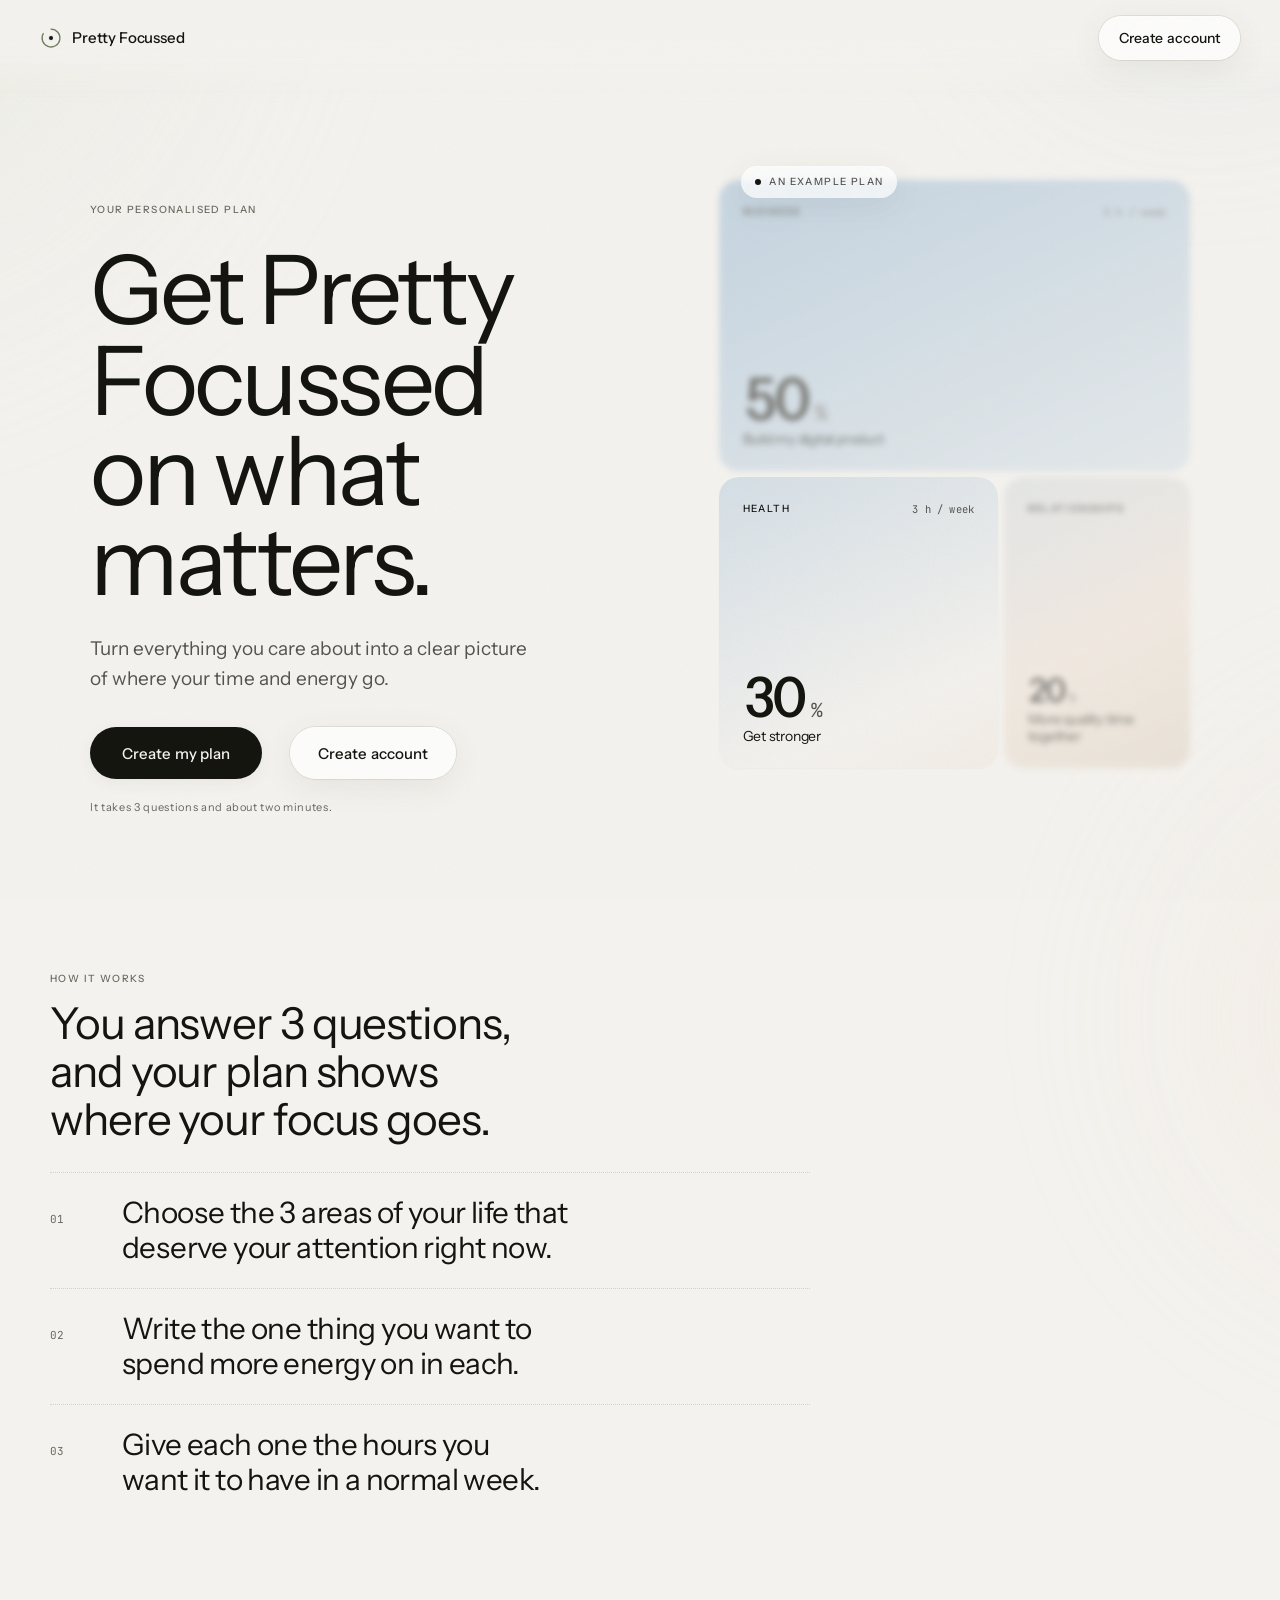
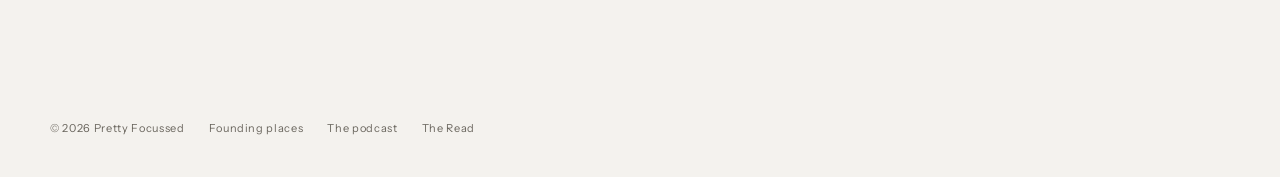
==== index.html @ 14f43978 "Focus map counter follows the screen: 1 of 3, 2 of 3, 3 of 3 Co-Authored-By: Claude Opus 5 <noreply@" ====
<!doctype html>
<html lang="en">
<head>
<meta charset="utf-8">
<meta name="viewport" content="width=device-width, initial-scale=1, viewport-fit=cover">
<title>Pretty Focussed · Your personalised plan</title>
<meta name="description" content="Choose 3 areas of your life, name the one thing you want in each, and give each one time. Pretty Focussed turns it into a plan that shows where your time and energy go.">
<meta property="og:title" content="Get Pretty Focussed on what matters">
<meta property="og:description" content="Turn everything you care about into a clear picture of where your time and energy go. It takes 3 questions.">
<meta property="og:type" content="website">
<meta property="og:url" content="https://prettyfocussed.com/">
<meta name="theme-color" content="#F4F2EE">
<link rel="icon" href="/favicon.svg" type="image/svg+xml">
<link rel="apple-touch-icon" href="/apple-touch-icon.png">
<link rel="preconnect" href="https://fonts.googleapis.com">
<link rel="preconnect" href="https://fonts.gstatic.com" crossorigin>
<link href="https://fonts.googleapis.com/css2?family=Instrument+Sans:wght@400;500&family=JetBrains+Mono:wght@400&display=swap" rel="stylesheet">
<link rel="stylesheet" href="/assets/pf.css?v=20260919m">
</head>
<body data-view="landing">

<div class="atmos" aria-hidden="true"><i></i><i></i><i></i></div>
<div class="sky" aria-hidden="true"></div>

<header class="top">
  <a class="mark" href="/" data-home aria-label="Pretty Focussed, home">
    <svg viewBox="0 0 32 32" aria-hidden="true">
      <path class="logo-arc" pathLength="1" d="M16 3 A13 13 0 1 1 4.74 9.5" fill="none" stroke="#6E7F5E" stroke-width="1.9" stroke-linecap="round"/>
      <circle class="logo-dot" cx="16" cy="16" r="3" fill="#14150F"/>
    </svg>
    <span>Pretty Focussed</span>
  </a>
  <a class="btn-glass top-cta" href="/founding/" data-signup="header">Create account</a>
  <div class="steps">
    <button class="back" type="button" data-back>Back</button>
    <span class="count" data-count aria-live="polite">1 of 3</span>
    <svg class="ring" viewBox="0 0 34 34" aria-hidden="true">
      <circle class="track" cx="17" cy="17" r="14" pathLength="1"/>
      <circle class="value" cx="17" cy="17" r="14" pathLength="1" data-ring style="stroke-dasharray:.333 1"/>
      <circle class="dot" cx="17" cy="17" r="2.4" transform="rotate(90 17 17)"/>
    </svg>
  </div>
</header>

<main id="main">

<!-- ============================================================ LANDING -->
<section class="view" id="v-landing" data-state="in" aria-labelledby="hero-title">
  <div class="hero">
    <div class="wrap hero-grid">
      <div class="hero-copy">
        <p class="overline resolve">Your personalised plan</p>
        <h1 class="display resolve d1" id="hero-title">Get Pretty Focussed on what matters.</h1>
        <p class="lede resolve d2">Turn everything you care about into a clear picture of where your time and energy go.</p>
        <div class="hero-act resolve d3">
          <button class="btn" type="button" data-start>Create my plan</button>
          <a class="btn-glass" href="/founding/" data-signup="hero">Create account</a>
        </div>
        <p class="caption resolve d3">It takes 3 questions and about two minutes.</p>
      </div>
      <figure class="specimen resolve d4" style="margin:0">
        <span class="glass tag"><span class="pip" aria-hidden="true"></span>An example plan</span>
        <div class="map" data-dof data-map="hero" role="img"
             aria-label="An example plan. Business, build my digital product, 50 percent, 5 hours a week. Health, get stronger, 30 percent, 3 hours a week. Relationships, more quality time together, 20 percent, 2 hours a week."></div>
      </figure>
    </div>
  </div>

  <div class="wrap how">
    <div class="how-head">
      <p class="overline">How it works</p>
      <h2 class="h2" style="max-width:20ch">You answer 3 questions, and your plan shows where your focus goes.</h2>
    </div>
    <ol>
      <li><span class="n">01</span><p class="h3">Choose the 3 areas of your life that deserve your attention right now.</p></li>
      <li><span class="n">02</span><p class="h3">Write the one thing you want to spend more energy on in each.</p></li>
      <li><span class="n">03</span><p class="h3">Give each one the hours you want it to have in a normal week.</p></li>
    </ol>
  </div>

  <footer class="wrap foot">
    <p class="caption">© 2026 Pretty Focussed</p>
    <p class="caption"><a href="/founding/">Founding places</a></p>
    <p class="caption"><a href="/podcast.html">The podcast</a></p>
    <p class="caption"><a href="/read/">The Read</a></p>
  </footer>
</section>

<!-- ============================================================ Q1 · AREAS
     Glass tiles on the Air plate. The bar at the bottom holds the count and the action. -->
<section class="view" id="v-areas" hidden aria-labelledby="q1-title">
  <form class="q q-areas" data-form="areas" novalidate>
    <div class="ask">
      <p class="overline">Choose 3</p>
      <h1 class="h2" id="q1-title" tabindex="-1">What areas of your life do you want to focus on right now?</h1>
    </div>
    <div class="chips" data-chips role="group" aria-labelledby="q1-title"></div>
    <p class="note" data-note aria-live="polite"></p>
    <div class="dock bar">
      <div class="tally" data-tally>
        <svg class="ring" viewBox="0 0 34 34" aria-hidden="true">
          <circle class="track" cx="17" cy="17" r="14" pathLength="1"/>
          <circle class="value" cx="17" cy="17" r="14" pathLength="1" data-tally-ring style="stroke-dasharray:0 1"/>
        </svg>
        <p data-tally-text aria-live="polite">0 of 3 chosen</p>
      </div>
      <button class="btn" type="submit" aria-disabled="true">Continue</button>
    </div>
  </form>
</section>

<!-- ============================================================ Q2 · FOCUS
     One area per screen, 3 screens. The map beside it fills in as she answers. -->
<section class="view" id="v-focus" hidden aria-labelledby="q2-title">
  <form class="q q-time q-one" data-form="focus" novalidate>
    <div class="time-grid">
      <div class="one-main">
        <div class="ask">
          <p class="overline">Your focus · <span data-focus-count>1 of 3</span></p>
          <h1 class="h1 fill-head" id="q2-title" tabindex="-1" data-focus-area>Business</h1>
          <label class="sr" for="f-own">Your focus for <span data-focus-area-sr>Business</span></label>
          <input class="blank" id="f-own" type="text" maxlength="80" autocomplete="off" autocapitalize="sentences" spellcheck="true" placeholder="My focus is…">
        </div>
        <div class="tiles" data-tiles role="group" aria-label="Suggestions"></div>
      </div>
      <div class="preview" aria-hidden="true">
        <div class="map" data-map="focus" data-mode="focus"></div>
        <div class="total">
          <p class="overline">Your focus, as it stands</p>
          <p class="num" style="margin:0"><span data-focus-done>0</span><span class="unit">of 3</span></p>
        </div>
      </div>
    </div>
    <p class="note" data-note aria-live="polite"></p>
    <div class="dock">
      <button class="btn" type="submit" aria-disabled="true">Continue</button>
    </div>
  </form>
</section>

<!-- ============================================================ Q3 · TIME -->
<section class="view" id="v-time" hidden aria-labelledby="q3-title">
  <form class="q q-time" data-form="time" novalidate>
    <div class="ask">
      <p class="overline">Your time</p>
      <h1 class="h2" id="q3-title" tabindex="-1">How much time do you want to give each one?</h1>
      <p class="lede">Set the hours you want to give each one in a normal week. You are choosing time here, so a smaller number does not mean it matters less.</p>
    </div>
    <div class="time-grid">
      <div class="rows" data-rows></div>
      <div class="preview" aria-hidden="true">
        <div class="map" data-map="preview"></div>
        <div class="total">
          <p class="overline">Your focus, as it stands</p>
          <p class="num" style="margin:0"><span data-total>9</span><span class="unit">h / week</span></p>
        </div>
      </div>
    </div>
    <p class="sr" aria-live="polite" data-total-sr></p>
    <div class="dock">
      <button class="btn" type="submit">Continue</button>
    </div>
  </form>
</section>

<!-- ============================================================ UNLOCK + PLAN
     One view. The plan exists before she gives an address; the address
     brings it into focus. The map is the same element in both states. -->
<section class="view" id="v-plan" hidden aria-labelledby="plan-title">
  <div class="wrap plan">
    <div class="plan-head">
      <div class="headswap">
        <p class="overline" data-on="true" data-locked-only>Your plan</p>
        <p class="overline" data-on="false" data-open-only data-for></p>
      </div>
      <div class="headswap">
        <h1 class="h1" data-on="true" data-locked-only tabindex="-1" id="plan-title">Your plan is ready.</h1>
        <h1 class="h1" data-on="false" data-open-only tabindex="-1">Your Pretty Focussed Plan</h1>
      </div>
      <div class="headswap">
        <p class="lede" data-on="true" data-locked-only>You’ve chosen what matters. Now let’s turn it into your Pretty Focussed Plan.</p>
        <p class="lede" data-on="false" data-open-only>Where you’re choosing to put your time and energy right now.</p>
      </div>
    </div>

    <div class="plan-body" data-plan-body data-locked="true">
      <div class="map" data-map="plan" data-locked="true" role="img" aria-label="Your plan"></div>

      <form class="unlock unlock-out" data-form="unlock" novalidate>
        <div class="row2">
          <label class="lbl" for="f-name">First name</label>
          <input class="input" id="f-name" name="first_name" type="text" autocomplete="given-name" autocapitalize="words" maxlength="60" required>
        </div>
        <div class="row2">
          <label class="lbl" for="f-email">Email</label>
          <input class="input" id="f-email" name="email" type="email" inputmode="email" autocomplete="email" autocapitalize="off" spellcheck="false" maxlength="120" required>
        </div>
        <input type="text" name="hp_note" tabindex="-1" autocomplete="off" aria-hidden="true" style="position:absolute; left:-9999px; opacity:0; height:0; width:0">
        <p class="note" data-note aria-live="polite"></p>
        <button class="btn" type="submit">
          <span class="btn-label">Show me my plan</span>
          <svg class="spin" viewBox="0 0 20 20" aria-hidden="true"><circle cx="10" cy="10" r="8" pathLength="1"/></svg>
        </button>
        <p class="caption">We’ll email you a copy of your plan and add you to Laurence’s letters about focus. You can unsubscribe with one click.</p>
      </form>

      <div class="plan-foot after" data-after data-on="false">
        <p class="caption" data-plan-total></p>
        <div class="share">
          <button class="ghost" type="button" data-copy>Copy the link to my plan</button>
          <button class="ghost" type="button" data-share hidden>Share</button>
        </div>
      </div>
      <p class="plan-note after" data-after data-on="false">The size of each block shows your hours per week. You chose all 3, so the smallest one matters as much as the largest.</p>
      <p class="note" data-sent-note aria-live="polite"></p>
    </div>

    <!-- ============================================================ LESS -->
    <section class="less after" data-after data-on="false" aria-labelledby="less-title">
      <p class="overline">Less is more</p>
      <h2 class="h2" id="less-title" style="max-width:16ch">You don’t need more on your list.</h2>
      <p class="lede">Sometimes the thing that creates the most freedom isn’t adding something new. It’s getting clear on what already matters and giving it enough space.</p>
      <p class="display">Less is more when you know what matters.</p>
    </section>

    <!-- ============================================================ FOUNDER -->
    <section class="founder after" data-after data-on="false" data-founder aria-labelledby="founder-title">
      <div class="founder-grid">
        <div class="founder-side">
          <p class="overline">Why Laurence Uvin built Pretty Focussed</p>
          <h2 class="h2" id="founder-title">Why I built Pretty Focussed</h2>
        </div>
        <div class="story">
          <p class="lead">I wanted a free life.</p>
          <p>I wanted to build things, travel, look after my health, spend time with the people I love, and still have room to breathe.</p>
          <p>For a long time, I thought more options would give me that freedom. So I kept adding more goals, more ideas, more opportunities and more things I could build.</p>
          <p>Then I noticed that every new thing had to live somewhere in my week. Each one gave me something else to think about, another decision to make and one more thing competing for my attention.</p>
          <p>The thing that gave me the most peace wasn’t something new. It was getting clear on what actually mattered to me and giving it enough space. Some things were allowed to wait, and my life had more room in it because of that.</p>
          <p class="close">That’s why I built Pretty Focussed. It shows you where you want your time and energy to go right now, so the things you chose get the space they need.</p>
          <div class="sign">
            <svg viewBox="0 0 32 32" aria-hidden="true"><path d="M16 3 A13 13 0 1 1 4.74 9.5" fill="none" stroke="#6E7F5E" stroke-width="2.4" stroke-linecap="round"/><circle cx="16" cy="16" r="3" fill="#14150F"/></svg>
            <p class="caption" style="color:var(--color-text-secondary)">Laurence Uvin, founder of Pretty Focussed</p>
          </div>
        </div>
      </div>
    </section>

    <!-- ============================================================ NEXT -->
    <section class="next after" data-after data-on="false" aria-labelledby="next-title">
      <p class="overline" data-next-over>Founding places</p>
      <h2 class="h2" id="next-title" data-next-title>Ready to get Pretty Focussed?</h2>
      <p class="lede" data-next-body></p>
      <div class="act">
        <a class="btn" href="/founding/" data-next-btn>Become a founding member</a>
        <a class="ghost" href="/" data-next-alt hidden>Create my own plan</a>
      </div>
      <p class="caption" data-next-caption></p>
    </section>

    <footer class="foot" style="padding-left:0; padding-right:0">
      <p class="caption">© 2026 Pretty Focussed</p>
      <p class="caption"><a href="/founding/">Founding places</a></p>
      <p class="caption"><a href="/podcast.html">The podcast</a></p>
    </footer>
  </div>
</section>

</main>

<script src="/assets/pf.js?v=20260919m"></script>
</body>
</html>
---- assets/pf.css ----
/* ============================================================
   PRETTY FOCUSSED — the Plan
   Tokens verbatim from design-system/design-tokens.md.
   Components read semantic vars, never --pf-* primitives directly,
   except the atmosphere plates on the Plan map (brand surface).
   Plaster (Bone) only: this page commits to one world.
   ============================================================ */
:root{
  color-scheme:light;
  --pf-bone:#F4F2EE; --pf-paper:#EAE7E1; --pf-stone:#D6D1C7; --pf-ash:#9A968E;
  --pf-slate-400:#6B675F; --pf-slate-600:#55534E; --pf-ink:#14150F;
  --pf-sage-100:#E2E7DA; --pf-sage-200:#C6D0B8; --pf-sage-400:#98A886;
  --pf-sage-600:#6E7F5E; --pf-sage-800:#3E4936;
  --pf-sky:#A6C1D8; --pf-mist:#CBD9E4; --pf-sand:#D8CDBD;
  --pf-shell:#EFE3D8; --pf-flush:#E0B8A4;

  --ground-s0:#F4F2EE; --ground-s1:#E4EBF3;
  --color-surface-default:color-mix(in srgb, var(--ground-s0) 86%, var(--pf-stone) 14%);
  --color-surface-glass:rgb(255 255 255 / .72);
  --color-text-primary:var(--pf-ink);
  --color-text-secondary:var(--pf-slate-600);
  --color-text-muted:var(--pf-slate-400);
  --color-text-disabled:var(--pf-ash);
  --color-action-primary:var(--pf-ink);
  --color-action-primary-text:var(--pf-bone);
  --color-border-default:var(--pf-stone);
  --color-border-focus:rgb(20 21 15 / .40);
  --color-feedback-error-bg:var(--pf-shell);

  --font-display:'Aeonik','Instrument Sans',system-ui,sans-serif;
  --font-body:'Aeonik','Instrument Sans',system-ui,sans-serif;
  --font-mono:'Aeonik Mono','JetBrains Mono',ui-monospace,monospace;

  --type-display:clamp(2.75rem,1.2rem + 6.4vw,6rem);
  --type-h1:clamp(2.125rem,1.1rem + 4.3vw,4rem);
  --type-h2:clamp(1.6875rem,1.1rem + 2.5vw,2.75rem);
  --type-h3:clamp(1.375rem,1.05rem + 1vw,1.875rem);
  --type-body-lg:clamp(1.0625rem,1rem + .3vw,1.1875rem);
  --type-caption:.6875rem; --type-overline:.625rem;
  --type-numeric-xl:clamp(3rem,1.6rem + 4vw,4.5rem);
  --track-display:-.035em; --track-h1:-.03em; --track-h2:-.025em; --track-h3:-.02em;
  --track-caption:.06em; --track-overline:.14em;

  --space-bound:8px; --space-related:16px; --space-grouped:28px;
  --space-separated:72px; --space-chaptered:160px;

  --radius-pill:999px; --radius-input:14px; --radius-card:20px; --radius-panel:24px; --radius-sheet:32px;

  --shadow-sm:0 1px 2px rgb(62 73 54 / .04);
  --shadow-md:0 4px 16px rgb(62 73 54 / .06);
  --shadow-lg:0 8px 32px rgb(62 73 54 / .08);
  --shadow-xl:0 16px 56px rgb(62 73 54 / .10);
  --shadow-glass:inset 0 1px 0 rgb(255 255 255 / .45), 0 8px 32px rgb(62 73 54 / .08);

  --ease-out:cubic-bezier(.23,1,.32,1);
  --ease-in-out:cubic-bezier(.77,0,.175,1);
  --ease-sheet:cubic-bezier(.32,.72,0,1);
  --duration-press:120ms; --duration-fast:160ms; --duration-base:200ms; --duration-slow:260ms;
  --blur-peripheral:3px; --opacity-peripheral:.55;

  /* the room: 0 while she works, 1 once the plan is hers */
  --room:0;
  --noise:url("data:image/svg+xml,%3Csvg xmlns='http://www.w3.org/2000/svg' width='180' height='180'%3E%3Cfilter id='n'%3E%3CfeTurbulence type='fractalNoise' baseFrequency='.85' numOctaves='4' stitchTiles='stitch'/%3E%3C/filter%3E%3Crect width='100%25' height='100%25' filter='url(%23n)' opacity='.9'/%3E%3C/svg%3E");

  /* the three atmosphere plates on the map, all validated in brand/air-system.md.
     Three different lights of equal weight, so no block reads as the important one. */
  --plate-1:linear-gradient(155deg, #A6C1D8 0%, #A6C1D8 18%, #CBD9E4 52%, #F4F2EE 100%);   /* High Air */
  --plate-2:linear-gradient(155deg, #CBD9E4 0%, #F4F2EE 55%, #EFE3D8 100%);                /* Overcast */
  --plate-3:linear-gradient(155deg, #CBD9E4 0%, #EFE3D8 48%, #D8CDBD 88%, #EFE3D8 100%);   /* Last Light */
}

/* ============================================================ base */
*,*::before,*::after{box-sizing:border-box}
html{-webkit-text-size-adjust:100%; scroll-behavior:smooth}
body{
  margin:0; min-height:100svh;
  font:400 16px/1.625 var(--font-body);
  color:var(--color-text-primary);
  background-color:var(--ground-s0);
  background-color:color-mix(in oklab, var(--ground-s0) calc((1 - var(--room)) * 100%), var(--ground-s1));
  -webkit-font-smoothing:antialiased; -moz-osx-font-smoothing:grayscale;
  overflow-x:hidden;
}
/* the one moment the room is allowed to be felt: the plan becomes hers */
body.is-settling{transition:background-color 900ms var(--ease-out)}
body::after{content:''; position:fixed; inset:0; z-index:60; pointer-events:none;
  background-image:var(--noise); opacity:.03; mix-blend-mode:multiply}
img,svg{display:block; max-width:100%}
button{font:inherit; color:inherit; border:0; background:none; cursor:pointer; padding:0}
input{font:inherit; color:inherit}
a{color:inherit}
::selection{background:var(--pf-sage-200); color:var(--pf-ink)}
:focus-visible{outline:2px solid var(--color-border-focus); outline-offset:3px; border-radius:var(--radius-input)}
/* headings take focus only so screen readers land on them; no ring */
[tabindex="-1"]:focus{outline:none}
.sr{position:absolute; width:1px; height:1px; margin:-1px; padding:0; overflow:hidden; clip:rect(0 0 0 0); white-space:nowrap; border:0}
[hidden]{display:none !important}

/* whitespace is occupied atmosphere, never a flat void */
.atmos{position:fixed; inset:-20%; z-index:0; pointer-events:none; opacity:.62;
  transition:transform 1200ms var(--ease-out), opacity 1200ms var(--ease-out)}
.atmos i{position:absolute; display:block; border-radius:50%; filter:blur(90px)}
.atmos i:nth-child(1){width:62vmax; height:62vmax; left:-18vmax; top:-16vmax;
  background:radial-gradient(circle at 40% 40%, rgb(226 231 218 / .95), rgb(226 231 218 / 0) 68%)}
.atmos i:nth-child(2){width:54vmax; height:54vmax; right:-20vmax; bottom:-22vmax;
  background:radial-gradient(circle, rgb(239 227 216 / .9), rgb(239 227 216 / 0) 66%)}
.atmos i:nth-child(3){width:40vmax; height:40vmax; right:6vmax; top:-14vmax;
  background:radial-gradient(circle, rgb(203 217 228 / .7), rgb(203 217 228 / 0) 64%)}
body[data-view="areas"] .atmos,body[data-view="focus"] .atmos,body[data-view="time"] .atmos{transform:translate3d(0,-4vmax,0) scale(1.06); opacity:.52}
body[data-view="plan"] .atmos{transform:translate3d(0,-8vmax,0) scale(1.12); opacity:.46}

/* ============================================================ type */
.overline{font-size:var(--type-overline); letter-spacing:var(--track-overline); text-transform:uppercase; color:var(--color-text-muted); font-weight:500; line-height:1.4; margin:0}
.caption{font-size:var(--type-caption); letter-spacing:var(--track-caption); color:var(--color-text-muted); line-height:1.6; margin:0}
.display{font-family:var(--font-display); font-size:var(--type-display); line-height:.94; letter-spacing:var(--track-display); font-weight:400; margin:0; text-wrap:balance}
.h1{font-family:var(--font-display); font-size:var(--type-h1); line-height:1.02; letter-spacing:var(--track-h1); font-weight:400; margin:0; text-wrap:balance}
.h2{font-family:var(--font-display); font-size:var(--type-h2); line-height:1.09; letter-spacing:var(--track-h2); font-weight:400; margin:0; text-wrap:balance}
.h3{font-family:var(--font-display); font-size:var(--type-h3); line-height:1.2; letter-spacing:var(--track-h3); font-weight:400; margin:0; text-wrap:balance}
.lede{font-size:var(--type-body-lg); line-height:1.55; color:var(--color-text-secondary); margin:0; text-wrap:pretty}
.num{font-family:var(--font-display); font-variant-numeric:tabular-nums; letter-spacing:-.04em; font-weight:500}
.unit{font-family:var(--font-mono); font-size:.35em; color:var(--color-text-muted); margin-left:.35em; letter-spacing:.02em; font-weight:400}

/* ============================================================ controls */
.btn{display:inline-flex; align-items:center; justify-content:center; gap:10px; border-radius:var(--radius-pill);
  padding:17px 32px; min-height:52px; background:var(--color-action-primary); color:var(--color-action-primary-text);
  font-weight:500; font-size:.9375rem; letter-spacing:.005em; line-height:1; text-decoration:none;
  box-shadow:var(--shadow-md);
  transition:transform var(--duration-press) var(--ease-out), opacity var(--duration-fast) var(--ease-out)}
.btn:active{transform:scale(.97)}
.btn[aria-disabled="true"]{opacity:.28; cursor:default; box-shadow:none}
.btn[aria-disabled="true"]:active{transform:none}
@media (hover:hover) and (pointer:fine){.btn:not([aria-disabled="true"]):hover{opacity:.88}}
.btn .spin{display:none; width:18px; height:18px}
.btn[data-busy="true"] .btn-label{opacity:0}
.btn[data-busy="true"] .spin{display:block; position:absolute}
.btn{position:relative}
.spin circle{fill:none; stroke:currentColor; stroke-width:2; stroke-linecap:round; stroke-dasharray:.28 1; transform-origin:center;
  animation:turn 900ms linear infinite}
@keyframes turn{to{transform:rotate(360deg)}}

.ghost{display:inline-flex; align-items:center; min-height:44px; font-size:.875rem; color:var(--color-text-secondary);
  text-decoration:underline; text-underline-offset:5px; text-decoration-thickness:1px;
  text-decoration-color:var(--color-border-default);
  transition:transform var(--duration-press) var(--ease-out), color var(--duration-fast) var(--ease-out), text-decoration-color var(--duration-fast) var(--ease-out)}
.ghost:active{transform:scale(.97)}
@media (hover:hover) and (pointer:fine){.ghost:hover{color:var(--color-text-primary); text-decoration-color:currentColor}}

/* the second action: glass, never a second filled button */
.btn-glass{display:inline-flex; align-items:center; justify-content:center; min-height:52px; padding:17px 28px; border-radius:var(--radius-pill);
  background:var(--color-surface-glass); -webkit-backdrop-filter:blur(32px) saturate(1.2); backdrop-filter:blur(32px) saturate(1.2);
  box-shadow:var(--shadow-glass), 0 0 0 1px rgb(20 21 15 / .08);
  color:var(--pf-ink); font-weight:500; font-size:.9375rem; line-height:1; letter-spacing:.005em; text-decoration:none; white-space:nowrap;
  transition:transform var(--duration-press) var(--ease-out), background-color var(--duration-fast) var(--ease-out)}
.btn-glass:active{transform:scale(.97)}
@media (hover:hover) and (pointer:fine){.btn-glass:hover{background:rgb(255 255 255 / .92)}}

/* ============================================================ header */
.top{position:fixed; z-index:40; top:0; left:0; right:0; display:flex; align-items:center; gap:14px;
  padding:max(16px, env(safe-area-inset-top)) clamp(16px,4vw,40px) 16px; pointer-events:none}
.top::before{content:''; position:absolute; inset:-1px 0 -26px; z-index:-1; pointer-events:none;
  background:linear-gradient(to bottom, color-mix(in oklab, var(--ground-s0) calc((1 - var(--room)) * 100%), var(--ground-s1)) 40%, transparent);
  -webkit-backdrop-filter:blur(9px); backdrop-filter:blur(9px);
  -webkit-mask-image:linear-gradient(to bottom,#000 60%,transparent); mask-image:linear-gradient(to bottom,#000 60%,transparent)}
.top > *{pointer-events:auto}
.mark{display:inline-flex; align-items:center; gap:10px; text-decoration:none; font-weight:500; font-size:.9375rem; letter-spacing:-.01em;
  min-height:44px; transition:transform var(--duration-press) var(--ease-out)}
.mark:active{transform:scale(.97)}
.mark svg{width:22px; height:22px}
.logo-arc{stroke-dasharray:1; stroke-dashoffset:0}
/* the signature, once per visit: the arc sweeps, and at 720ms the dot arrives. It does not ease. */
.is-first .logo-arc{animation:sweep 900ms var(--ease-out) both}
.is-first .logo-dot{animation:arrive 80ms linear 720ms both}
@keyframes sweep{from{stroke-dashoffset:1}}
@keyframes arrive{from{opacity:0}to{opacity:1}}

.steps{display:none; align-items:center; gap:12px; margin-left:auto}
.top-cta{margin-left:auto; min-height:44px; padding:12px 20px; font-size:.875rem}
/* during the 3 questions the corner belongs to her progress */
body[data-view="areas"] .top-cta,body[data-view="focus"] .top-cta,body[data-view="time"] .top-cta{display:none}
body[data-view="areas"] .steps,body[data-view="focus"] .steps,body[data-view="time"] .steps{display:flex}
.steps .count{font-family:var(--font-mono); font-size:11px; letter-spacing:.02em; color:var(--color-text-muted); font-variant-numeric:tabular-nums}
.ring{width:30px; height:30px; transform:rotate(-90deg)}
.ring .track{fill:none; stroke:var(--color-border-default); stroke-width:1.6; stroke-linecap:round; stroke-dasharray:.006 .024}
.ring .value{fill:none; stroke:var(--pf-sage-600); stroke-width:2.2; stroke-linecap:round;
  transition:stroke-dasharray var(--duration-slow) var(--ease-out)}
.ring .dot{fill:var(--pf-ink)}
.back{display:inline-flex; align-items:center; min-height:44px; padding:0 4px; font-size:.875rem; color:var(--color-text-muted);
  transition:transform var(--duration-press) var(--ease-out), color var(--duration-fast) var(--ease-out)}
.back:active{transform:scale(.97)}
@media (hover:hover) and (pointer:fine){.back:hover{color:var(--color-text-primary)}}

/* ============================================================ views
   The focal plane between screens. Exits are faster than enters. */
main{position:relative; z-index:10}
.view{min-height:100svh}
.view[data-state="out"]{opacity:0; filter:blur(6px); transform:translate3d(0,-8px,0);
  transition:opacity 150ms var(--ease-out), filter 150ms var(--ease-out), transform 150ms var(--ease-out); pointer-events:none}
.view[data-state="pre"]{opacity:0; filter:blur(8px); transform:translate3d(0,12px,0) scale(.985)}
.view[data-state="in"]{opacity:1; filter:none; transform:none;
  transition:opacity 260ms var(--ease-out), filter 260ms var(--ease-out), transform 260ms var(--ease-out)}

.wrap{width:100%; max-width:1180px; margin:0 auto; padding:0 clamp(16px,4vw,40px)}
.q{max-width:640px; margin:0 auto; padding:clamp(120px,18vh,180px) 16px max(48px, calc(env(safe-area-inset-bottom) + 32px));
  display:grid; gap:var(--space-grouped)}
.ask{display:grid; gap:14px}
.ask .lede{max-width:44ch; font-size:1rem}
.ask .h2{max-width:18ch}

/* ============================================================ LANDING */
.hero{min-height:100svh; display:grid; align-items:center; padding:112px 0 64px}
.hero-grid{display:grid; gap:56px; align-items:center}
@media (min-width:920px){ .hero-grid{grid-template-columns:minmax(0,1.08fr) minmax(0,.92fr); gap:clamp(48px,6vw,96px)} }
.hero-copy{display:grid; gap:var(--space-grouped); padding-top:clamp(24px,8vh,96px)}
.hero-copy .display{max-width:11ch}
.hero-copy .lede{max-width:34ch}
.hero-act{display:flex; flex-wrap:wrap; align-items:center; gap:10px 28px; margin-top:6px}
.hero-copy .caption{margin-top:-8px}
.specimen{position:relative; width:min(100%,480px); justify-self:center}
.specimen .tag{position:absolute; z-index:3; top:-14px; left:22px}

/* the field resolves on arrival: brand clock */
.resolve{animation:resolve 700ms var(--ease-out) both}
.resolve.d1{animation-delay:80ms}.resolve.d2{animation-delay:160ms}.resolve.d3{animation-delay:260ms}.resolve.d4{animation-delay:380ms}
@keyframes resolve{from{opacity:0; filter:blur(8px); transform:translate3d(0,10px,0)}}

.how{padding:var(--space-separated) 0 var(--space-chaptered)}
.how ol{list-style:none; margin:0; padding:0; display:grid; gap:0; max-width:760px}
.how li{display:grid; grid-template-columns:56px 1fr; gap:16px; align-items:baseline; padding:22px 0; border-top:1px dotted var(--color-border-default)}
.how li .n{font-family:var(--font-mono); font-size:11px; color:var(--color-text-muted)}
.how .h3{max-width:26ch}
.how-head{display:grid; gap:14px; margin-bottom:var(--space-grouped)}

.foot{padding:40px 0 max(40px, env(safe-area-inset-bottom)); display:flex; flex-wrap:wrap; gap:8px 24px; align-items:center}
.foot .caption a{text-decoration:none}
@media (hover:hover) and (pointer:fine){.foot .caption a:hover{color:var(--color-text-primary)}}

/* ============================================================ glass pill */
.glass{display:inline-flex; align-items:center; gap:8px; padding:8px 14px; border-radius:var(--radius-pill);
  background:var(--color-surface-glass); -webkit-backdrop-filter:blur(32px) saturate(1.2); backdrop-filter:blur(32px) saturate(1.2);
  box-shadow:var(--shadow-glass); font-size:var(--type-overline); letter-spacing:var(--track-overline); text-transform:uppercase; font-weight:500; color:var(--color-text-secondary)}
.glass .pip{width:6px; height:6px; border-radius:50%; background:var(--pf-ink)}

/* ============================================================ Q1 — the areas
   Glass tiles on the Air plate (brand/air-system.md), numbered like instruments. */
.sky{position:fixed; inset:0; z-index:1; pointer-events:none; opacity:0;
  background:linear-gradient(170deg, #B7CDE0 0%, #CBD9E4 30%, #E6ECEF 62%, #EFE3D8 100%);
  transition:opacity 500ms var(--ease-out)}
.sky::after{content:''; position:absolute; inset:0; background-image:var(--noise); opacity:.05; mix-blend-mode:multiply}
body[data-view="areas"] .sky{opacity:1}
body[data-view="areas"] .top::before{opacity:0}
.q-areas{max-width:920px}
.q-areas .overline{color:var(--color-text-secondary)}
.q-areas .h2{max-width:17ch}
.chips{display:grid; grid-template-columns:repeat(2, minmax(0, 1fr)); gap:10px}
@media (min-width:600px){ .chips{grid-template-columns:repeat(3, minmax(0, 1fr))} }
@media (min-width:900px){ .chips{grid-template-columns:repeat(4, minmax(0, 1fr)); gap:12px} }
.chip{position:relative; display:flex; flex-direction:column; justify-content:space-between; gap:18px; min-height:96px;
  padding:14px 16px 16px 18px; border-radius:28px; text-align:left; color:var(--pf-ink);
  background:rgb(255 255 255 / .22); -webkit-backdrop-filter:blur(20px) saturate(1.15); backdrop-filter:blur(20px) saturate(1.15);
  /* the bright hairline on the edge of the glass */
  box-shadow:inset 0 0 0 1px rgb(255 255 255 / .6), inset 0 1px 0 rgb(255 255 255 / .7);
  font-size:1.0625rem; line-height:1.2; letter-spacing:-.01em;
  transition:transform var(--duration-press) var(--ease-out), background-color var(--duration-fast) var(--ease-out),
             box-shadow var(--duration-base) var(--ease-out), opacity var(--duration-base) var(--ease-out),
             filter var(--duration-base) var(--ease-out)}
.chip:active{transform:scale(.97)}
.chip .n{font-family:var(--font-mono); font-size:10.5px; letter-spacing:.02em; color:var(--color-text-secondary)}
.chip .name{font-weight:400}
/* her order, top right: the full stop, only once she has chosen it */
.chip .slot{position:absolute; top:12px; right:12px; width:24px; height:24px}
.chip .slot b{position:absolute; inset:0; border-radius:50%; background:var(--pf-ink); color:var(--pf-bone);
  font:400 10px/24px var(--font-mono); text-align:center; opacity:0; transform:scale(.6);
  transition:opacity var(--duration-fast) var(--ease-out), transform var(--duration-base) var(--ease-out)}
/* chosen: frosted, brighter, lit from behind */
.chip[aria-pressed="true"]{background:rgb(255 255 255 / .74);
  box-shadow:inset 0 0 0 1px rgb(255 255 255 / .9), inset 0 1px 0 #fff, 0 10px 36px rgb(62 73 54 / .10), 0 0 44px rgb(255 255 255 / .55)}
.chip[aria-pressed="true"] .name{font-weight:500}
.chip[aria-pressed="true"] .slot b{opacity:1; transform:none}
/* 3 chosen: the rest of the list recedes. Still there, still reachable. */
.chips[data-full="true"] .chip[aria-pressed="false"]{opacity:.5; filter:blur(1.5px)}
.chips[data-full="true"] .chip[aria-pressed="false"]:focus-visible{opacity:1; filter:none}
@media (hover:hover) and (pointer:fine){
  .chip[aria-pressed="false"]:hover{background:rgb(255 255 255 / .4)}
  .chips[data-full="true"] .chip[aria-pressed="false"]:hover{opacity:.85; filter:none}
}
@media (max-width:420px){ .chip{min-height:84px; padding:12px 14px 14px 16px; font-size:1rem; border-radius:24px} }
.tally{display:flex; align-items:center; gap:12px; min-height:30px; min-width:0}
.tally .ring{width:26px; height:26px; flex:none}
.tally p{margin:0; font-size:.9375rem; line-height:1.35; color:var(--color-text-secondary)}
.tally[data-full="true"] p{color:var(--color-text-primary)}
/* the bar: glass across the bottom, count on the left, the action on the right */
.dock.bar{justify-self:stretch; justify-content:space-between; flex-wrap:nowrap; margin:0 -10px; padding:8px 8px 8px 18px;
  background:rgb(255 255 255 / .5); box-shadow:inset 0 0 0 1px rgb(255 255 255 / .7), 0 8px 32px rgb(62 73 54 / .08)}
.dock.bar .tally{flex:1 1 auto}
.dock.bar .btn{flex:none}
@media (max-width:420px){ .dock.bar .tally p{font-size:.8125rem} .dock.bar .btn{padding:15px 22px} }
.note{margin:0; font-size:var(--type-caption); letter-spacing:var(--track-caption); color:var(--color-text-primary);
  background:var(--color-feedback-error-bg); padding:9px 14px; border-radius:var(--radius-input); justify-self:start;
  opacity:0; transform:translateY(-3px); transition:opacity var(--duration-fast) var(--ease-out), transform var(--duration-fast) var(--ease-out)}
.note[data-show="true"]{opacity:1; transform:none}
.note:empty{display:none}

/* the action rides the bottom of the viewport when a screen is taller than it */
.dock{position:sticky; bottom:max(12px, env(safe-area-inset-bottom)); z-index:5; display:flex; align-items:center; gap:16px; flex-wrap:wrap;
  justify-self:start; padding:10px; margin:0 -10px; border-radius:var(--radius-pill);
  background:rgb(244 242 238 / .66); -webkit-backdrop-filter:blur(18px) saturate(1.1); backdrop-filter:blur(18px) saturate(1.1)}
.dock .caption{flex:1 1 140px}

/* ============================================================ Q2 — the one thing
   One area per screen, as a sentence with a blank. Tiles fill the blank. */
.q-one .ask{gap:10px}
.q[data-state="out"]{opacity:0; filter:blur(6px); transform:translate3d(-10px,0,0);
  transition:opacity 150ms var(--ease-out), filter 150ms var(--ease-out), transform 150ms var(--ease-out)}
.q[data-state="pre"]{opacity:0; filter:blur(6px); transform:translate3d(14px,0,0)}
.q[data-state="in"]{transition:opacity 220ms var(--ease-out), filter 220ms var(--ease-out), transform 220ms var(--ease-out)}
/* the blank: dotted while it waits (scaffold), solid once it holds her words (a value) */
.blank{width:100%; border:0; border-radius:0; background:none; outline:none; padding:2px 0 10px;
  font-family:var(--font-display); font-size:var(--type-h2); line-height:1.15; letter-spacing:var(--track-h2); color:var(--pf-ink);
  border-bottom:2px dotted var(--pf-ash)}
.blank::placeholder{color:var(--color-text-disabled)}
.blank.is-filled{border-bottom:1px solid var(--pf-ink); padding-bottom:11px}
.blank:focus-visible{border-bottom-color:var(--pf-ink)}
.tiles{display:grid; grid-template-columns:repeat(2, minmax(0, 1fr)); gap:10px}
.tile{position:relative; display:flex; flex-direction:column; justify-content:space-between; gap:14px; min-height:92px;
  padding:14px 18px 16px; border-radius:var(--radius-panel); text-align:left;
  background:var(--color-surface-default); color:var(--color-text-secondary);
  transition:transform var(--duration-press) var(--ease-out), background-color var(--duration-fast) var(--ease-out),
             box-shadow var(--duration-fast) var(--ease-out), color var(--duration-fast) var(--ease-out),
             opacity var(--duration-base) var(--ease-out)}
.tile:active{transform:scale(.97)}
.tile .n{font-family:var(--font-mono); font-size:10.5px; letter-spacing:.02em; color:var(--color-text-muted)}
.tile .t{font-size:1.0625rem; line-height:1.25; letter-spacing:-.01em; overflow-wrap:anywhere}
@media (max-width:420px){ .tile{padding:12px 14px 14px} .tile .t{font-size:.9375rem} }
/* chosen: frosted glass, a fine ink ring and the full stop in the corner */
.tile[aria-pressed="true"]{background:rgb(255 255 255 / .86); color:var(--pf-ink); box-shadow:var(--shadow-glass), 0 0 0 1px var(--pf-ink)}
.tile[aria-pressed="true"] .t{color:var(--pf-ink); font-weight:500}
.tile[aria-pressed="true"]::after{content:''; position:absolute; top:16px; right:18px; width:8px; height:8px; border-radius:50%; background:var(--pf-ink)}
.tiles:has([aria-pressed="true"]) .tile[aria-pressed="false"]{opacity:.62}
@media (hover:hover) and (pointer:fine){ .tile[aria-pressed="false"]:hover{color:var(--pf-ink); opacity:1} }

/* the focus map: no numbers yet, only names and her words */
.map[data-mode="focus"] .b-pct,.map[data-mode="focus"] .b-hrs{display:none}
.map[data-mode="focus"] .b-focus{font-size:clamp(1rem, 7cqmin, 1.75rem); line-height:1.2}
.map[data-mode="focus"] .blk{opacity:.6; filter:blur(2px)}
.map[data-mode="focus"] .blk[data-sharp]{opacity:1; filter:none}
.one-main{display:grid; gap:var(--space-grouped); align-content:start}
@media (min-width:760px){ .q-one .preview .map{aspect-ratio:4 / 5} }

/* ============================================================ Q3 — the time */
.time-grid{display:grid; gap:var(--space-grouped)}
@media (min-width:760px){
  .q.q-time{max-width:1080px}
  .time-grid{grid-template-columns:minmax(0,1fr) minmax(0,.86fr); gap:clamp(40px,5vw,72px); align-items:start}
  .time-grid .preview{position:sticky; top:120px}
}
.rows{display:grid; gap:10px}
.row{display:grid; gap:6px; padding:18px 22px 12px; border-radius:var(--radius-card); background:var(--color-surface-default)}
.row .meta{display:flex; justify-content:space-between; align-items:flex-start; gap:16px}
.row .meta .who{display:grid; gap:4px; min-width:0}
.row .meta .who p{margin:0; color:var(--color-text-secondary); font-size:.9375rem; line-height:1.4; overflow-wrap:anywhere}
.row .val{margin:0; font-size:clamp(2.25rem,1.6rem + 2vw,3rem); line-height:.9; white-space:nowrap}
.row .val .unit{font-size:.3em}

input[type=range]{--p:.2; -webkit-appearance:none; appearance:none; width:100%; height:44px; margin:0; cursor:grab; border-radius:0;
  /* solid hairline = her actual value, dotted = the scaffold still open */
  background:
    linear-gradient(90deg, var(--pf-ink) 0 calc(14px + var(--p) * (100% - 28px)), transparent 0) center / 100% 2px no-repeat,
    radial-gradient(circle, var(--pf-ash) .9px, transparent 1.3px) 0 50% / 7px 7px repeat-x}
input[type=range]:active{cursor:grabbing}
input[type=range]::-webkit-slider-runnable-track{height:44px; background:transparent}
input[type=range]::-moz-range-track{height:44px; background:transparent}
input[type=range]::-webkit-slider-thumb{-webkit-appearance:none; width:28px; height:28px; margin-top:8px; border-radius:50%;
  background:radial-gradient(circle, var(--pf-ink) 0 3px, transparent 3.5px), rgb(255 255 255 / .94);
  box-shadow:inset 0 1px 0 rgb(255 255 255 / .6), 0 0 0 1px rgb(62 73 54 / .08), var(--shadow-md);
  transition:transform var(--duration-press) var(--ease-out)}
input[type=range]::-moz-range-thumb{width:28px; height:28px; border:0; border-radius:50%;
  background:radial-gradient(circle, var(--pf-ink) 0 3px, transparent 3.5px), rgb(255 255 255 / .94);
  box-shadow:0 0 0 1px rgb(62 73 54 / .08), var(--shadow-md); transition:transform var(--duration-press) var(--ease-out)}
input[type=range]:active::-webkit-slider-thumb{transform:scale(.94)}
input[type=range]:active::-moz-range-thumb{transform:scale(.94)}
input[type=range]:focus-visible{outline-offset:0}
.scale{display:flex; justify-content:space-between; font-family:var(--font-mono); font-size:10px; color:var(--color-text-disabled); letter-spacing:.02em; margin-top:-4px}
.preview{display:grid; gap:14px}
.preview .map{aspect-ratio:1 / 1}
/* small screens: the map rides above the sliders, so she sees it answer every drag */
@media (max-width:759px){
  .preview{order:-1; position:sticky; top:calc(max(16px, env(safe-area-inset-top)) + 52px); z-index:3; gap:8px;
    margin:0 -10px; padding:8px 10px 10px; border-radius:var(--radius-panel);
    background:rgb(244 242 238 / .8); -webkit-backdrop-filter:blur(18px); backdrop-filter:blur(18px)}
  .preview .map{aspect-ratio:auto; height:clamp(176px, 26svh, 232px)}
  /* on a phone the focus map sits above the question and scrolls away, so it never
     covers the field while the keyboard is open */
  .q-one .preview{position:relative; top:auto}
  .preview .total .overline{display:none}
  .preview .total{justify-content:flex-end; margin-top:-4px}
  .preview .total .num{font-size:1.125rem}
}
.total{display:flex; align-items:baseline; justify-content:space-between; gap:12px}
.total .num{font-size:1.75rem; line-height:1}

/* ============================================================ THE MAP
   A proportional composition, not a chart. Area is exactly proportional
   to time: the first block takes its share of one axis across the whole
   of the other, the remaining two split what is left. Wide containers
   split left/right, narrow ones top/bottom. */
.map{position:relative; container-type:inline-size; display:grid; gap:6px; width:100%;
  grid-template-columns:var(--tall-cols); grid-template-rows:var(--tall-rows); aspect-ratio:4 / 5}
.map .blk{grid-column:auto; grid-row:auto}
.map .blk:nth-of-type(1){grid-column:1 / -1}
.map.is-wide{grid-template-columns:var(--wide-cols); grid-template-rows:var(--wide-rows); aspect-ratio:16 / 9}
.map.is-wide .blk:nth-of-type(1){grid-column:1; grid-row:1 / -1}
.map.is-wide .blk:nth-of-type(2){grid-column:2; grid-row:1}
.map.is-wide .blk:nth-of-type(3){grid-column:2; grid-row:2}

.blk{position:relative; overflow:hidden; border-radius:var(--radius-card); container-type:size;
  display:flex; flex-direction:column; justify-content:space-between; gap:8px; padding:clamp(14px,5cqmin,26px);
  box-shadow:inset 0 1px 0 rgb(255 255 255 / .55), var(--shadow-sm); isolation:isolate;
  transition:opacity var(--duration-base) var(--ease-out), filter var(--duration-base) var(--ease-out)}
.blk::before{content:''; position:absolute; inset:0; z-index:-2; background:var(--plate); background-size:180% 180%; background-position:var(--pos, 0 0)}
.blk::after{content:''; position:absolute; inset:0; z-index:-1; background-image:var(--noise); opacity:.05; mix-blend-mode:multiply}
.blk[data-plate="1"]{--plate:var(--plate-1); --pos:30% 20%}
.blk[data-plate="2"]{--plate:var(--plate-2); --pos:10% 40%}
.blk[data-plate="3"]{--plate:var(--plate-3); --pos:60% 30%}
.blk .b-top{display:flex; justify-content:space-between; align-items:flex-start; gap:8px}
.blk .b-name{font-size:var(--type-overline); letter-spacing:var(--track-overline); text-transform:uppercase; font-weight:500; color:var(--pf-ink); margin:0}
.blk .b-hrs{font-family:var(--font-mono); font-size:10.5px; letter-spacing:.02em; color:var(--color-text-secondary); white-space:nowrap; margin:0}
.blk .b-bot{display:grid; gap:6px; min-width:0}
.blk .b-pct{margin:0; font-size:clamp(2rem, 24cqmin, 5.5rem); line-height:.86; color:var(--pf-ink)}
.blk .b-pct .unit{font-size:.35em; color:var(--color-text-secondary)}
.blk .b-focus{margin:0; font-size:clamp(.875rem, 5.2cqmin, 1.5rem); line-height:1.22; letter-spacing:-.015em; color:var(--pf-ink);
  max-width:22ch; overflow-wrap:anywhere; display:-webkit-box; -webkit-line-clamp:4; -webkit-box-orient:vertical; overflow:hidden}
/* a block too small for everything keeps the number and the name */
@container (max-height:150px){ .blk .b-focus{-webkit-line-clamp:1} }
@container (max-height:118px){
  .blk{flex-direction:row; align-items:flex-end; justify-content:space-between; gap:10px}
  .blk .b-top{align-self:flex-start; min-width:0}
  .blk .b-hrs,.blk .b-focus{display:none}
  .blk .b-bot{justify-items:end}
  .blk .b-pct{font-size:clamp(1.5rem, 40cqh, 2.5rem)}
  .map[data-mode="focus"] .blk .b-focus{display:-webkit-box; -webkit-line-clamp:2; font-size:.9375rem; text-align:right; max-width:16ch}
}
@container (max-width:150px){ .blk .b-hrs{display:none} }

/* hero specimen: one plane sharp, the others held soft. Hover moves the focus. */
.map[data-dof] .blk{opacity:var(--opacity-peripheral); filter:blur(var(--blur-peripheral))}
.map[data-dof] .blk[data-sharp]{opacity:1; filter:none}
@media (hover:hover) and (pointer:fine){
  .map[data-dof]:hover .blk{opacity:var(--opacity-peripheral); filter:blur(var(--blur-peripheral))}
  .map[data-dof]:hover .blk:hover{opacity:1; filter:none}
}

/* locked: the proportions and percentages exist; the words wait for her */
.map .veil{transition:filter 700ms var(--ease-out), opacity 700ms var(--ease-out)}
.map[data-locked="true"] .veil{filter:blur(7px); opacity:.62; user-select:none}
.map[data-locked="false"] .blk:nth-of-type(1) .veil{transition-delay:0ms}
.map[data-locked="false"] .blk:nth-of-type(2) .veil{transition-delay:120ms}
.map[data-locked="false"] .blk:nth-of-type(3) .veil{transition-delay:240ms}
.map[data-map="plan"][data-locked="true"]{aspect-ratio:1 / 1}
.map .lockpill{position:absolute; z-index:4; left:50%; top:50%; transform:translate(-50%,-50%); white-space:nowrap;
  transition:opacity var(--duration-base) var(--ease-out), transform var(--duration-base) var(--ease-out)}
.map[data-locked="false"] .lockpill{opacity:0; transform:translate(-50%,-50%) scale(.96); pointer-events:none}

/* ============================================================ THE PLAN */
.plan{padding-top:clamp(112px,16vh,168px)}
.plan-head{display:grid; gap:14px; max-width:760px; margin-bottom:var(--space-grouped)}
.plan-head .lede{max-width:40ch}
.headswap{display:grid}
.headswap > *{grid-area:1 / 1; transition:opacity 400ms var(--ease-out), filter 400ms var(--ease-out), transform 400ms var(--ease-out)}
.headswap [data-on="false"]{opacity:0; filter:blur(6px); transform:translate3d(0,6px,0); pointer-events:none}
.plan-body{display:grid; gap:var(--space-grouped)}
@media (min-width:980px){
  .plan-body[data-locked="true"]{grid-template-columns:minmax(0,1.25fr) minmax(0,.75fr); align-items:center; gap:clamp(40px,5vw,72px)}
}
.plan-foot{display:flex; flex-wrap:wrap; gap:8px 28px; align-items:center; justify-content:space-between}
.plan-foot .caption{max-width:56ch}
.plan-note{font-size:.9375rem; color:var(--color-text-secondary); margin:0; max-width:52ch}
.share{display:flex; gap:20px; flex-wrap:wrap}

.unlock{display:grid; gap:14px; align-content:start}
.unlock .row2{display:grid; gap:10px}
.input{width:100%; min-height:54px; padding:15px 20px; border-radius:var(--radius-input); border:0;
  background:var(--color-surface-default); color:var(--color-text-primary); font-size:1.0625rem; letter-spacing:-.01em;
  transition:background-color var(--duration-fast) var(--ease-out), box-shadow var(--duration-fast) var(--ease-out)}
.input::placeholder{color:var(--color-text-disabled)}
.input:focus{outline:none; background:rgb(255 255 255 / .86); box-shadow:var(--shadow-glass)}
.input:focus-visible{outline:2px solid var(--color-border-focus); outline-offset:2px}
.input[aria-invalid="true"]{background:var(--color-feedback-error-bg)}
.lbl{font-size:var(--type-overline); letter-spacing:var(--track-overline); text-transform:uppercase; color:var(--color-text-muted); font-weight:500}
.unlock .btn{width:100%}
.unlock-out{transition:opacity 150ms var(--ease-out), filter 150ms var(--ease-out), transform 150ms var(--ease-out)}
.unlock-out[data-gone="true"]{opacity:0; filter:blur(6px); transform:translate3d(0,-6px,0); pointer-events:none}
.shared{justify-self:start}

/* after the plan: the chapters arrive in their own time */
.after{transition:opacity 700ms var(--ease-out) 500ms, transform 700ms var(--ease-out) 500ms}
.after[data-on="false"]{opacity:0; transform:translate3d(0,16px,0); pointer-events:none; visibility:hidden}

.less{padding:var(--space-chaptered) 0 calc(var(--space-chaptered) * .75); display:grid; gap:var(--space-grouped); max-width:860px}
.less .lede{max-width:46ch}
.less .display{max-width:13ch; padding-top:var(--space-separated)}

.founder{position:relative; padding:var(--space-separated) 0 var(--space-chaptered)}
.founder::before{content:''; position:absolute; inset:0 calc(50% - 50vw); z-index:-1;
  background:linear-gradient(180deg, transparent, rgb(234 231 225 / .7) 18%, rgb(234 231 225 / .7) 82%, transparent)}
.founder-grid{display:grid; gap:var(--space-grouped)}
@media (min-width:980px){ .founder-grid{grid-template-columns:minmax(0,.8fr) minmax(0,1.2fr); gap:clamp(48px,7vw,120px)} .founder-side{position:sticky; top:120px; align-self:start} }
.founder-side{display:grid; gap:14px}
.story{display:grid; gap:22px; max-width:36em}
.story p{margin:0; font-size:var(--type-body-lg); line-height:1.6; color:var(--color-text-secondary); text-wrap:pretty}
.story p.lead{font-family:var(--font-display); font-size:var(--type-h3); line-height:1.25; letter-spacing:var(--track-h3); color:var(--color-text-primary)}
.story p.close{color:var(--color-text-primary)}
.sign{display:flex; align-items:center; gap:12px; padding-top:12px; border-top:1px dotted var(--color-border-default)}
.sign svg{width:18px; height:18px}

.next{padding:var(--space-separated) 0 var(--space-chaptered); display:grid; gap:var(--space-grouped); max-width:720px}
.next .lede{max-width:44ch}
.next .act{display:flex; flex-wrap:wrap; gap:14px 28px; align-items:center}

/* ============================================================ small screens */
@media (max-width:640px){
  .hero{padding-top:96px; align-items:start}
  .hero-copy{padding-top:24px}
  .chip{font-size:.9375rem; padding-right:16px}
  .row{padding:16px 18px 10px}
  .less .display{padding-top:var(--space-grouped)}
  .founder{padding-bottom:var(--space-separated)}
}

/* ============================================================ reduced motion
   Movement goes. Opacity stays, because it still explains what changed. */
@media (prefers-reduced-motion:reduce){
  html{scroll-behavior:auto}
  *,*::before,*::after{animation-duration:.01ms !important; animation-iteration-count:1 !important; animation-delay:0ms !important}
  .spin circle{animation:none; stroke-dasharray:.7 1}
  .view[data-state],.headswap > *,.after,.unlock-out,.map .veil,.blk,.chip,.tile,.q,.atmos{transform:none !important}
  .view[data-state="out"],.view[data-state="pre"],.headswap [data-on="false"],.unlock-out[data-gone="true"]{filter:none}
  .map .veil{transition-duration:200ms; transition-delay:0ms !important}
  .after{transition-duration:200ms; transition-delay:0ms}
  body.is-settling{transition:none}
}
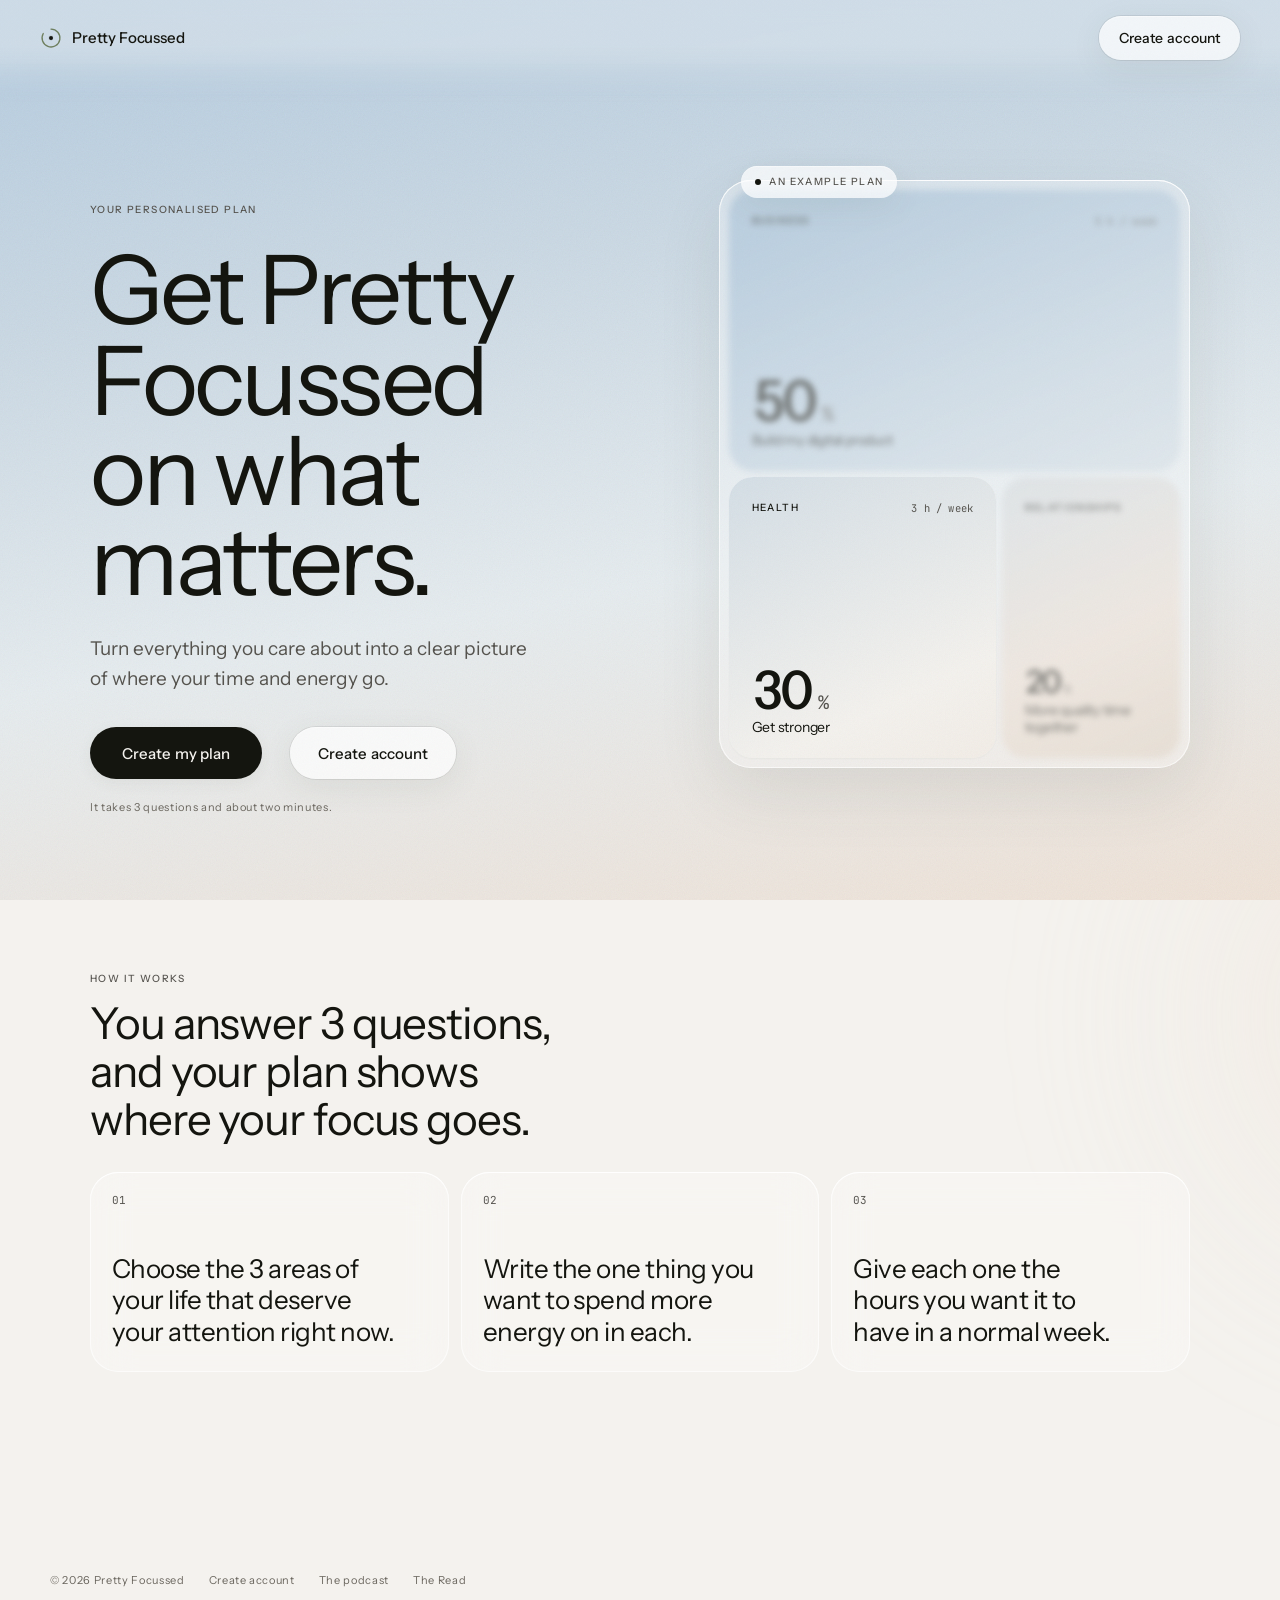
==== commit fae0db31: "Home page on the sky with glass tiles; plan page: week first, percentages under it, offer with month" ====
--- a/index.html
+++ b/index.html
@@ -15,7 +15,7 @@
 <link rel="preconnect" href="https://fonts.googleapis.com">
 <link rel="preconnect" href="https://fonts.gstatic.com" crossorigin>
 <link href="https://fonts.googleapis.com/css2?family=Instrument+Sans:wght@400;500&family=JetBrains+Mono:wght@400&display=swap" rel="stylesheet">
-<link rel="stylesheet" href="/assets/pf.css?v=20260919m">
+<link rel="stylesheet" href="/assets/pf.css?v=20260920b">
 </head>
 <body data-view="landing">
 
@@ -80,7 +80,7 @@
 
   <footer class="wrap foot">
     <p class="caption">© 2026 Pretty Focussed</p>
-    <p class="caption"><a href="/founding/">Founding places</a></p>
+    <p class="caption"><a href="/founding/" data-signup="footer">Create account</a></p>
     <p class="caption"><a href="/podcast.html">The podcast</a></p>
     <p class="caption"><a href="/read/">The Read</a></p>
   </footer>
@@ -215,11 +215,36 @@
       <p class="note" data-sent-note aria-live="polite"></p>
     </div>
 
+    <!-- ============================================================ SCHEDULE
+         The plan becomes a week: her hours as sessions on real days. -->
+    <section class="sched after" data-after data-on="false" data-sched aria-labelledby="sched-title">
+      <div class="sched-head">
+        <p class="overline">Your week</p>
+        <h2 class="h2" id="sched-title">Plan this in your schedule.</h2>
+        <p class="lede" data-sched-lede></p>
+      </div>
+      <div class="week">
+        <div class="week-top">
+          <p class="overline" data-week-label>Next week</p>
+          <p class="caption" data-week-range></p>
+        </div>
+        <div class="days" data-days role="tablist" aria-label="Days of the week"></div>
+        <div class="dayplan" data-dayplan role="tabpanel" aria-live="polite"></div>
+      </div>
+      <div class="sched-act">
+        <a class="btn" href="/founding/" data-signup="schedule">Create my account</a>
+        <button class="btn-glass" type="button" data-gcal-toggle aria-expanded="false" aria-controls="gcal-list">Add to Google Calendar</button>
+      </div>
+      <div class="gcal" id="gcal-list" data-gcal hidden>
+        <p class="caption">Each one opens Google Calendar as a weekly repeating event. Tap save, and it is in your week.</p>
+        <div class="gcal-links" data-gcal-links></div>
+        <button class="ghost" type="button" data-ics>Using Apple Calendar or Outlook? Download all of it in one file</button>
+      </div>
+      <p class="caption sched-note">Your account opens with this week already in it, and you can move every session.</p>
+    </section>
+
     <!-- ============================================================ LESS -->
-    <section class="less after" data-after data-on="false" aria-labelledby="less-title">
-      <p class="overline">Less is more</p>
-      <h2 class="h2" id="less-title" style="max-width:16ch">You don’t need more on your list.</h2>
-      <p class="lede">Sometimes the thing that creates the most freedom isn’t adding something new. It’s getting clear on what already matters and giving it enough space.</p>
+    <section class="less after" data-after data-on="false" aria-label="Less is more">
       <p class="display">Less is more when you know what matters.</p>
     </section>
 
@@ -229,6 +254,11 @@
         <div class="founder-side">
           <p class="overline">Why Laurence Uvin built Pretty Focussed</p>
           <h2 class="h2" id="founder-title">Why I built Pretty Focussed</h2>
+          <!-- founder media: a photo for now. A <video> can replace the <img> later, same frame. -->
+          <figure class="founder-media">
+            <img src="/assets/laurence-uvin.jpg" width="1200" height="1800" loading="lazy" decoding="async"
+                 alt="Laurence Uvin at her desk, with papers flying around her.">
+          </figure>
         </div>
         <div class="story">
           <p class="lead">I wanted a free life.</p>
@@ -245,21 +275,41 @@
       </div>
     </section>
 
-    <!-- ============================================================ NEXT -->
-    <section class="next after" data-after data-on="false" aria-labelledby="next-title">
-      <p class="overline" data-next-over>Founding places</p>
-      <h2 class="h2" id="next-title" data-next-title>Ready to get Pretty Focussed?</h2>
-      <p class="lede" data-next-body></p>
-      <div class="act">
-        <a class="btn" href="/founding/" data-next-btn>Become a founding member</a>
-        <a class="ghost" href="/" data-next-alt hidden>Create my own plan</a>
-      </div>
-      <p class="caption" data-next-caption></p>
+    <!-- ============================================================ THE OFFER
+         Same block as on the account page; the button goes straight to checkout. -->
+    <section class="deal after" data-after data-on="false" aria-labelledby="deal-title">
+      <div class="deal-stage">
+        <div class="deal-grid">
+          <div class="deal-what">
+            <p class="overline">What you get</p>
+            <h2 class="h2 deal-title" id="deal-title">One app for everything you care about, so you stop carrying it all in your head.</h2>
+            <ol class="deal-list">
+              <li><span class="n">01</span><span class="h3">Fix your movement plan</span></li>
+              <li><span class="n">02</span><span class="h3">Create headspace</span></li>
+              <li><span class="n">03</span><span class="h3">Track your routines</span></li>
+              <li><span class="n">04</span><span class="h3">Build your brand and business, if you want to</span></li>
+              <li><span class="n">05</span><span class="h3">Plan your life, your business or your next steps</span></li>
+            </ol>
+            <p class="deal-we">We’re building this app together, because we can’t be the only ones with this problem.</p>
+          </div>
+          <div class="deal-card">
+            <span class="deal-pill" data-deal-trial hidden><span class="pip" aria-hidden="true"></span>7 days on us</span>
+            <div class="period" role="radiogroup" aria-label="How you pay" data-period>
+              <button type="button" role="radio" aria-checked="false" data-p="monthly">Monthly</button>
+              <button type="button" role="radio" aria-checked="true" data-p="yearly">Yearly</button>
+            </div>
+            <p class="deal-price num" data-deal-price>€<span data-deal-amount>178,85</span><span class="unit" data-deal-unit>/ year</span></p>
+            <p class="deal-anchor">That’s €<span data-deal-day>0,49</span> a day.</p>
+            <a class="btn deal-btn" href="/founding/" data-deal-btn>Create my account</a>
+            <p class="caption deal-fine">You can stop in one click, and no one asks why. Stripe handles your card, and you get an invoice with VAT by email.</p>
+          </div>
+        </div>
+      </div>
     </section>
 
     <footer class="foot" style="padding-left:0; padding-right:0">
       <p class="caption">© 2026 Pretty Focussed</p>
-      <p class="caption"><a href="/founding/">Founding places</a></p>
+      <p class="caption"><a href="/founding/" data-signup="footer">Create account</a></p>
       <p class="caption"><a href="/podcast.html">The podcast</a></p>
     </footer>
   </div>
@@ -267,6 +317,6 @@
 
 </main>
 
-<script src="/assets/pf.js?v=20260919m"></script>
+<script src="/assets/pf.js?v=20260920b"></script>
 </body>
 </html>
--- a/assets/pf.css
+++ b/assets/pf.css
@@ -223,7 +223,7 @@
 .resolve.d1{animation-delay:80ms}.resolve.d2{animation-delay:160ms}.resolve.d3{animation-delay:260ms}.resolve.d4{animation-delay:380ms}
 @keyframes resolve{from{opacity:0; filter:blur(8px); transform:translate3d(0,10px,0)}}
 
-.how{padding:var(--space-separated) 0 var(--space-chaptered)}
+.how{padding-top:var(--space-separated); padding-bottom:var(--space-chaptered)}
 .how ol{list-style:none; margin:0; padding:0; display:grid; gap:0; max-width:760px}
 .how li{display:grid; grid-template-columns:56px 1fr; gap:16px; align-items:baseline; padding:22px 0; border-top:1px dotted var(--color-border-default)}
 .how li .n{font-family:var(--font-mono); font-size:11px; color:var(--color-text-muted)}
@@ -233,6 +233,25 @@
 .foot{padding:40px 0 max(40px, env(safe-area-inset-bottom)); display:flex; flex-wrap:wrap; gap:8px 24px; align-items:center}
 .foot .caption a{text-decoration:none}
 @media (hover:hover) and (pointer:fine){.foot .caption a:hover{color:var(--color-text-primary)}}
+
+/* ============================================================ LANDING on the sky
+   The same world as the questions: Air plate, glass, numbered tiles. */
+body[data-view="landing"] .overline{color:var(--color-text-secondary)}
+/* the example plan sits in a glass frame, like a screen from the app */
+.specimen .map{padding:10px; border-radius:32px; gap:6px;
+  background:rgb(255 255 255 / .28); -webkit-backdrop-filter:blur(24px) saturate(1.15); backdrop-filter:blur(24px) saturate(1.15);
+  box-shadow:inset 0 0 0 1px rgb(255 255 255 / .65), inset 0 1px 0 rgb(255 255 255 / .8), 0 24px 64px rgb(62 73 54 / .10)}
+.specimen .blk{border-radius:24px}
+/* how it works: 3 numbered glass tiles, the same family as question 1 */
+.how ol{max-width:none; display:grid; gap:12px; grid-template-columns:1fr}
+@media (min-width:760px){ .how ol{grid-template-columns:repeat(3, minmax(0, 1fr))} }
+.how li{display:flex; flex-direction:column; justify-content:space-between; gap:40px; min-height:200px; padding:20px 22px 24px; border:0;
+  border-radius:28px; background:rgb(255 255 255 / .26); -webkit-backdrop-filter:blur(20px) saturate(1.15); backdrop-filter:blur(20px) saturate(1.15);
+  box-shadow:inset 0 0 0 1px rgb(255 255 255 / .6), inset 0 1px 0 rgb(255 255 255 / .75)}
+.how li .n{color:var(--color-text-secondary)}
+.how li .h3{font-size:clamp(1.25rem, 1rem + .8vw, 1.625rem); max-width:18ch}
+@media (max-width:759px){ .how li{min-height:0; gap:24px} }
+.how .h2{max-width:20ch}
 
 /* ============================================================ glass pill */
 .glass{display:inline-flex; align-items:center; gap:8px; padding:8px 14px; border-radius:var(--radius-pill);
@@ -246,8 +265,23 @@
   background:linear-gradient(170deg, #B7CDE0 0%, #CBD9E4 30%, #E6ECEF 62%, #EFE3D8 100%);
   transition:opacity 500ms var(--ease-out)}
 .sky::after{content:''; position:absolute; inset:0; background-image:var(--noise); opacity:.05; mix-blend-mode:multiply}
-body[data-view="areas"] .sky{opacity:1}
-body[data-view="areas"] .top::before{opacity:0}
+body[data-view="landing"] .sky,body[data-view="areas"] .sky,body[data-view="focus"] .sky,body[data-view="time"] .sky{opacity:1}
+/* on the sky the header keeps a frosted band, so content scrolls softly under it */
+body[data-view="landing"] .top::before,body[data-view="areas"] .top::before,body[data-view="focus"] .top::before,body[data-view="time"] .top::before{
+  background:linear-gradient(to bottom, rgb(214 225 234 / .72) 45%, rgb(214 225 234 / 0))}
+body[data-view="focus"] .overline,body[data-view="time"] .overline{color:var(--color-text-secondary)}
+/* on the sky, the backings go clear so nothing sits as a beige patch */
+body[data-view="focus"] .preview{background:transparent; -webkit-backdrop-filter:none; backdrop-filter:none}
+body[data-view="focus"] .dock{background:transparent; -webkit-backdrop-filter:none; backdrop-filter:none}
+body[data-view="time"] .dock{background:transparent; -webkit-backdrop-filter:none; backdrop-filter:none}
+/* on a phone the pinned map keeps a frosted backing, so the sliders read clearly as they scroll under it */
+body[data-view="time"] .preview{background:rgb(255 255 255 / .3); box-shadow:inset 0 0 0 1px rgb(255 255 255 / .5)}
+@media (min-width:760px){ body[data-view="time"] .preview{background:transparent; box-shadow:none} }
+/* the slider rows become glass, the same family as the tiles */
+body[data-view="time"] .row{background:rgb(255 255 255 / .3); -webkit-backdrop-filter:blur(20px) saturate(1.15); backdrop-filter:blur(20px) saturate(1.15);
+  box-shadow:inset 0 0 0 1px rgb(255 255 255 / .6), inset 0 1px 0 rgb(255 255 255 / .75)}
+body[data-view="time"] .row .meta .who p{color:var(--pf-ink)}
+body[data-view="time"] .scale{color:var(--color-text-secondary)}
 .q-areas{max-width:920px}
 .q-areas .overline{color:var(--color-text-secondary)}
 .q-areas .h2{max-width:17ch}
@@ -313,30 +347,35 @@
   transition:opacity 150ms var(--ease-out), filter 150ms var(--ease-out), transform 150ms var(--ease-out)}
 .q[data-state="pre"]{opacity:0; filter:blur(6px); transform:translate3d(14px,0,0)}
 .q[data-state="in"]{transition:opacity 220ms var(--ease-out), filter 220ms var(--ease-out), transform 220ms var(--ease-out)}
-/* the blank: dotted while it waits (scaffold), solid once it holds her words (a value) */
-.blank{width:100%; border:0; border-radius:0; background:none; outline:none; padding:2px 0 10px;
-  font-family:var(--font-display); font-size:var(--type-h2); line-height:1.15; letter-spacing:var(--track-h2); color:var(--pf-ink);
-  border-bottom:2px dotted var(--pf-ash)}
-.blank::placeholder{color:var(--color-text-disabled)}
-.blank.is-filled{border-bottom:1px solid var(--pf-ink); padding-bottom:11px}
-.blank:focus-visible{border-bottom-color:var(--pf-ink)}
-.tiles{display:grid; grid-template-columns:repeat(2, minmax(0, 1fr)); gap:10px}
-.tile{position:relative; display:flex; flex-direction:column; justify-content:space-between; gap:14px; min-height:92px;
-  padding:14px 18px 16px; border-radius:var(--radius-panel); text-align:left;
-  background:var(--color-surface-default); color:var(--color-text-secondary);
+/* the answer: a glass field in body type, so her words never compete with the area name */
+.blank{width:100%; min-height:56px; padding:15px 22px; border:0; border-radius:var(--radius-pill); outline:none;
+  font-family:var(--font-body); font-size:1.125rem; line-height:1.3; letter-spacing:-.01em; color:var(--pf-ink);
+  background:rgb(255 255 255 / .42); -webkit-backdrop-filter:blur(20px) saturate(1.15); backdrop-filter:blur(20px) saturate(1.15);
+  box-shadow:inset 0 0 0 1px rgb(255 255 255 / .65), inset 0 1px 0 rgb(255 255 255 / .8);
+  transition:background-color var(--duration-fast) var(--ease-out), box-shadow var(--duration-fast) var(--ease-out)}
+.blank::placeholder{color:var(--color-text-muted)}
+.blank:focus,.blank.is-filled{background:rgb(255 255 255 / .78); box-shadow:inset 0 0 0 1px rgb(255 255 255 / .95), inset 0 1px 0 #fff, 0 8px 28px rgb(62 73 54 / .08)}
+.blank:focus-visible{box-shadow:inset 0 0 0 1px rgb(255 255 255 / .95), 0 0 0 2px var(--color-border-focus)}
+.q-one .ask{gap:14px}
+.q-one .ask .h1{margin-bottom:6px}
+/* suggestions: small glass tiles, the same family as question 1 */
+.tiles{display:grid; grid-template-columns:repeat(2, minmax(0, 1fr)); gap:8px}
+.tile{position:relative; display:flex; align-items:center; gap:12px; min-height:56px; padding:12px 34px 12px 16px;
+  border-radius:20px; text-align:left; color:var(--pf-ink);
+  background:rgb(255 255 255 / .22); -webkit-backdrop-filter:blur(20px) saturate(1.15); backdrop-filter:blur(20px) saturate(1.15);
+  box-shadow:inset 0 0 0 1px rgb(255 255 255 / .6), inset 0 1px 0 rgb(255 255 255 / .7);
   transition:transform var(--duration-press) var(--ease-out), background-color var(--duration-fast) var(--ease-out),
-             box-shadow var(--duration-fast) var(--ease-out), color var(--duration-fast) var(--ease-out),
-             opacity var(--duration-base) var(--ease-out)}
+             box-shadow var(--duration-base) var(--ease-out), opacity var(--duration-base) var(--ease-out)}
 .tile:active{transform:scale(.97)}
-.tile .n{font-family:var(--font-mono); font-size:10.5px; letter-spacing:.02em; color:var(--color-text-muted)}
-.tile .t{font-size:1.0625rem; line-height:1.25; letter-spacing:-.01em; overflow-wrap:anywhere}
-@media (max-width:420px){ .tile{padding:12px 14px 14px} .tile .t{font-size:.9375rem} }
-/* chosen: frosted glass, a fine ink ring and the full stop in the corner */
-.tile[aria-pressed="true"]{background:rgb(255 255 255 / .86); color:var(--pf-ink); box-shadow:var(--shadow-glass), 0 0 0 1px var(--pf-ink)}
-.tile[aria-pressed="true"] .t{color:var(--pf-ink); font-weight:500}
-.tile[aria-pressed="true"]::after{content:''; position:absolute; top:16px; right:18px; width:8px; height:8px; border-radius:50%; background:var(--pf-ink)}
+.tile .n{flex:none; font-family:var(--font-mono); font-size:10.5px; letter-spacing:.02em; color:var(--color-text-secondary)}
+.tile .t{font-size:.9375rem; line-height:1.25; letter-spacing:-.005em; overflow-wrap:anywhere}
+.tile[aria-pressed="true"]{background:rgb(255 255 255 / .74);
+  box-shadow:inset 0 0 0 1px rgb(255 255 255 / .9), inset 0 1px 0 #fff, 0 8px 28px rgb(62 73 54 / .09), 0 0 36px rgb(255 255 255 / .5)}
+.tile[aria-pressed="true"] .t{font-weight:500}
+.tile[aria-pressed="true"]::after{content:''; position:absolute; top:50%; right:14px; width:7px; height:7px; margin-top:-3.5px; border-radius:50%; background:var(--pf-ink)}
 .tiles:has([aria-pressed="true"]) .tile[aria-pressed="false"]{opacity:.62}
-@media (hover:hover) and (pointer:fine){ .tile[aria-pressed="false"]:hover{color:var(--pf-ink); opacity:1} }
+@media (hover:hover) and (pointer:fine){ .tile[aria-pressed="false"]:hover{background:rgb(255 255 255 / .4); opacity:1} }
+@media (max-width:420px){ .tile{padding:10px 30px 10px 14px; min-height:52px} .tile .t{font-size:.875rem} .tile .n{display:none} }
 
 /* the focus map: no numbers yet, only names and her words */
 .map[data-mode="focus"] .b-pct,.map[data-mode="focus"] .b-hrs{display:none}
@@ -505,6 +544,18 @@
 .founder-grid{display:grid; gap:var(--space-grouped)}
 @media (min-width:980px){ .founder-grid{grid-template-columns:minmax(0,.8fr) minmax(0,1.2fr); gap:clamp(48px,7vw,120px)} .founder-side{position:sticky; top:120px; align-self:start} }
 .founder-side{display:grid; gap:14px}
+/* the open plan: title, then the week, then the percentages, then the rest */
+.plan.is-open{display:flex; flex-direction:column}
+.plan.is-open > .plan-head{order:0}
+.plan.is-open > .sched{order:1; padding-top:clamp(28px,5vw,56px)}
+.plan.is-open > .plan-body{order:2; margin-top:var(--space-separated)}
+.plan.is-open > .less{order:3}
+.plan.is-open > .founder{order:4; padding-bottom:var(--space-separated)}
+.plan.is-open > .deal{order:5}
+.plan.is-open > .foot{order:6}
+.plan.is-open .less .display{padding-top:0; max-width:13ch}
+.founder-media{margin:8px 0 0; border-radius:var(--radius-card); overflow:hidden; max-width:420px; box-shadow:var(--shadow-xl)}
+.founder-media img,.founder-media video{display:block; width:100%; height:auto; aspect-ratio:4 / 5; object-fit:cover; object-position:50% 30%}
 .story{display:grid; gap:22px; max-width:36em}
 .story p{margin:0; font-size:var(--type-body-lg); line-height:1.6; color:var(--color-text-secondary); text-wrap:pretty}
 .story p.lead{font-family:var(--font-display); font-size:var(--type-h3); line-height:1.25; letter-spacing:var(--track-h3); color:var(--color-text-primary)}
@@ -515,6 +566,106 @@
 .next{padding:var(--space-separated) 0 var(--space-chaptered); display:grid; gap:var(--space-grouped); max-width:720px}
 .next .lede{max-width:44ch}
 .next .act{display:flex; flex-wrap:wrap; gap:14px 28px; align-items:center}
+
+/* ============================================================ THE WEEK */
+.sched{padding:var(--space-separated) 0 0; display:grid; gap:var(--space-grouped)}
+.sched-head{display:grid; gap:14px; max-width:680px}
+.sched-head .lede{max-width:44ch}
+.week{position:relative; overflow:hidden; border-radius:var(--radius-sheet); padding:clamp(18px,3vw,32px);
+  background:linear-gradient(170deg, #D5E0EA 0%, #E8ECEE 50%, #F1E7DE 100%);
+  box-shadow:inset 0 0 0 1px rgb(255 255 255 / .6), var(--shadow-lg); display:grid; gap:18px; max-width:880px}
+.week::after{content:''; position:absolute; inset:0; background-image:var(--noise); opacity:.04; mix-blend-mode:multiply; pointer-events:none}
+.week > *{position:relative; z-index:1}
+.week-top{display:flex; justify-content:space-between; align-items:baseline; gap:12px}
+.days{display:grid; grid-template-columns:repeat(7, minmax(0, 1fr)); gap:clamp(4px,1vw,10px)}
+.day{display:grid; justify-items:center; gap:6px; padding:12px 0 12px; border-radius:18px;
+  background:rgb(255 255 255 / .75); box-shadow:inset 0 0 0 1px rgb(255 255 255 / .9), 0 2px 8px rgb(62 73 54 / .05); color:var(--pf-ink);
+  transition:transform var(--duration-press) var(--ease-out), background-color var(--duration-fast) var(--ease-out), color var(--duration-fast) var(--ease-out)}
+.day:active{transform:scale(.97)}
+.day .dn{font-family:var(--font-mono); font-size:10px; letter-spacing:.02em; color:var(--color-text-secondary)}
+.day .dd{font-family:var(--font-display); font-size:clamp(1.125rem, .9rem + 1vw, 1.5rem); font-weight:500; letter-spacing:-.02em; line-height:1}
+.day .dots{display:flex; gap:3px; min-height:6px}
+.day .dots i{display:block; width:6px; height:6px; border-radius:50%; background:var(--plate); background-size:400% 400%}
+.day.is-free{background:rgb(255 255 255 / .32)}
+.day.is-free .dd{color:var(--color-text-secondary)}
+/* the chosen day: the full stop, like a dark date on a calendar */
+.day[aria-selected="true"]{background:var(--pf-ink); color:var(--pf-bone); box-shadow:0 8px 24px rgb(62 73 54 / .14)}
+.day[aria-selected="true"] .dn,.day[aria-selected="true"] .dd{color:var(--pf-bone)}
+.day[aria-selected="true"] .dots i{box-shadow:0 0 0 1px rgb(244 242 238 / .5)}
+[data-plate="1"]{--plate:linear-gradient(155deg, #A6C1D8, #CBD9E4)}
+[data-plate="2"]{--plate:linear-gradient(155deg, #CBD9E4, #F4F2EE)}
+[data-plate="3"]{--plate:linear-gradient(155deg, #EFE3D8, #D8CDBD)}
+.dayplan{display:grid; gap:8px; min-height:120px; padding:18px; border-radius:24px; background:rgb(255 255 255 / .78);
+  box-shadow:inset 0 0 0 1px rgb(255 255 255 / .95), 0 8px 28px rgb(62 73 54 / .06)}
+.dayplan .overline{margin-bottom:4px}
+.dayplan .free{margin:0; font-size:1.0625rem; color:var(--color-text-secondary)}
+.slot-row{position:relative; display:grid; grid-template-columns:auto 1fr auto; gap:16px; align-items:center; padding:14px 16px 14px 20px;
+  border-radius:18px; background:var(--plate); background-size:180% 180%}
+.slot-time{margin:0; font-size:clamp(1.5rem, 1.1rem + 1.4vw, 2.25rem); line-height:1; color:var(--pf-ink)}
+.slot-body{min-width:0}
+.slot-area{margin:0 0 3px; font-size:var(--type-overline); letter-spacing:var(--track-overline); text-transform:uppercase; font-weight:500; color:var(--pf-ink)}
+.slot-focus{margin:0; font-size:1rem; line-height:1.3; color:var(--pf-ink); overflow-wrap:anywhere}
+.slot-len{margin:0; font-family:var(--font-mono); font-size:11px; color:var(--color-text-secondary); white-space:nowrap}
+.sched-act{display:flex; flex-wrap:wrap; gap:12px; align-items:center}
+.gcal{display:grid; gap:12px; max-width:880px}
+.gcal-links{display:grid; grid-template-columns:repeat(auto-fill, minmax(240px, 1fr)); gap:8px}
+.gcal-link{display:grid; gap:4px; padding:14px 18px; border-radius:18px; text-decoration:none; color:var(--pf-ink);
+  background:var(--plate); background-size:180% 180%; box-shadow:inset 0 0 0 1px rgb(255 255 255 / .6);
+  transition:transform var(--duration-press) var(--ease-out)}
+.gcal-link:active{transform:scale(.97)}
+.gl-area{font-size:var(--type-overline); letter-spacing:var(--track-overline); text-transform:uppercase; font-weight:500}
+.gl-when{font-family:var(--font-mono); font-size:11px; color:var(--color-text-secondary)}
+.gcal .ghost{justify-self:start}
+.sched-note{max-width:52ch}
+@media (max-width:480px){
+  .day{padding:10px 0; border-radius:14px}
+  .day .dots i{width:5px; height:5px}
+  .slot-row{grid-template-columns:auto 1fr; padding:12px 14px}
+  .slot-len{grid-column:2}
+  .sched-act .btn,.sched-act .btn-glass{flex:1 1 100%}
+}
+
+/* ============================================================ THE OFFER (as on the founding page) */
+.deal{padding:var(--space-separated) 0}
+.deal-stage{position:relative; overflow:hidden; border-radius:var(--radius-sheet); padding:clamp(24px,5vw,88px);
+  background:linear-gradient(155deg,#A6C1D8 0%,#CBD9E4 45%,#EFE3D8 100%); background-size:140% 160%; background-position:30% 0;
+  box-shadow:var(--shadow-xl)}
+.deal-stage::after{content:''; position:absolute; inset:0; background-image:var(--noise); opacity:.04; mix-blend-mode:multiply; pointer-events:none}
+.deal-grid{position:relative; z-index:1; display:grid; gap:clamp(40px,5vw,80px); align-items:start}
+@media (min-width:960px){ .deal-grid{grid-template-columns:minmax(0,1.15fr) minmax(0,.85fr)} .deal-card{position:sticky; top:110px} }
+.deal-what .overline{margin:0 0 var(--space-grouped); color:var(--color-text-secondary)}
+.deal-title{max-width:18ch}
+.deal-list{list-style:none; margin:var(--space-separated) 0 0; padding:0}
+.deal-list li{display:grid; grid-template-columns:44px 1fr; gap:14px; align-items:baseline; padding:20px 0;
+  border-top:1px dotted rgb(20 21 15 / .22); transition:opacity var(--duration-base) var(--ease-out), filter var(--duration-base) var(--ease-out)}
+.deal-list li:last-child{border-bottom:1px dotted rgb(20 21 15 / .22)}
+.deal-list .n{font-family:var(--font-mono); font-size:11px; letter-spacing:.02em; color:var(--color-text-secondary)}
+.deal-list .h3{display:block; font-family:var(--font-display); font-size:var(--type-h3); line-height:1.2; letter-spacing:var(--track-h3); color:var(--pf-ink)}
+@media (hover:hover) and (pointer:fine){ .deal-list:hover li{opacity:.5; filter:blur(1.5px)} .deal-list:hover li:hover{opacity:1; filter:none} }
+.deal-we{margin:var(--space-grouped) 0 0; max-width:40ch; font-size:var(--type-body-lg); line-height:1.55; color:var(--pf-ink)}
+.deal-card{display:flex; flex-direction:column; gap:var(--space-related); container-type:inline-size; border-radius:var(--radius-panel); padding:clamp(22px,3.4vw,44px);
+  background:rgb(255 255 255 / .72); -webkit-backdrop-filter:blur(32px) saturate(1.2); backdrop-filter:blur(32px) saturate(1.2);
+  box-shadow:inset 0 1px 0 rgb(255 255 255 / .45), 0 8px 32px rgb(62 73 54 / .08)}
+.deal-pill{display:inline-flex; align-self:flex-start; align-items:center; gap:8px; padding:8px 14px; border-radius:var(--radius-pill);
+  background:var(--pf-bone); box-shadow:inset 0 1px 0 rgb(255 255 255 / .6), 0 4px 16px rgb(62 73 54 / .06);
+  font-size:var(--type-overline); letter-spacing:var(--track-overline); text-transform:uppercase; font-weight:500; color:var(--pf-ink)}
+.deal-pill .pip{width:6px; height:6px; border-radius:50%; background:var(--pf-ink)}
+.deal-price{display:flex; align-items:baseline; margin:4px 0 0; font-size:clamp(2.5rem, 18cqi, 5rem); line-height:.9; white-space:nowrap;
+  transition:opacity 120ms var(--ease-out), filter 120ms var(--ease-out)}
+.deal-price.is-swapping{opacity:0; filter:blur(3px)}
+/* monthly / yearly: a pill with a sliding glass thumb */
+.period{position:relative; display:grid; grid-template-columns:1fr 1fr; align-self:stretch; padding:4px; border-radius:var(--radius-pill);
+  background:rgb(20 21 15 / .06); box-shadow:inset 0 1px 2px rgb(62 73 54 / .06)}
+.period::before{content:''; position:absolute; top:4px; bottom:4px; left:4px; width:calc(50% - 4px); border-radius:var(--radius-pill);
+  background:#fff; box-shadow:0 2px 10px rgb(62 73 54 / .10), inset 0 1px 0 #fff; transition:transform 220ms var(--ease-out)}
+.period[data-value="yearly"]::before{transform:translateX(100%)}
+.period button{position:relative; z-index:1; min-height:40px; border-radius:var(--radius-pill); font-size:.875rem; color:var(--color-text-secondary);
+  transition:color var(--duration-fast) var(--ease-out), transform var(--duration-press) var(--ease-out)}
+.period button:active{transform:scale(.97)}
+.period button[aria-checked="true"]{color:var(--pf-ink); font-weight:500}
+.deal-anchor{margin:0; font-size:15px; line-height:1.55; color:var(--color-text-secondary); max-width:34ch}
+.deal-btn{width:100%; min-height:58px; font-size:1rem; margin-top:var(--space-related)}
+.deal-fine{max-width:38ch}
 
 /* ============================================================ small screens */
 @media (max-width:640px){
@@ -537,4 +688,5 @@
   .map .veil{transition-duration:200ms; transition-delay:0ms !important}
   .after{transition-duration:200ms; transition-delay:0ms}
   body.is-settling{transition:none}
-}
+  .period::before{transition:none}
+}
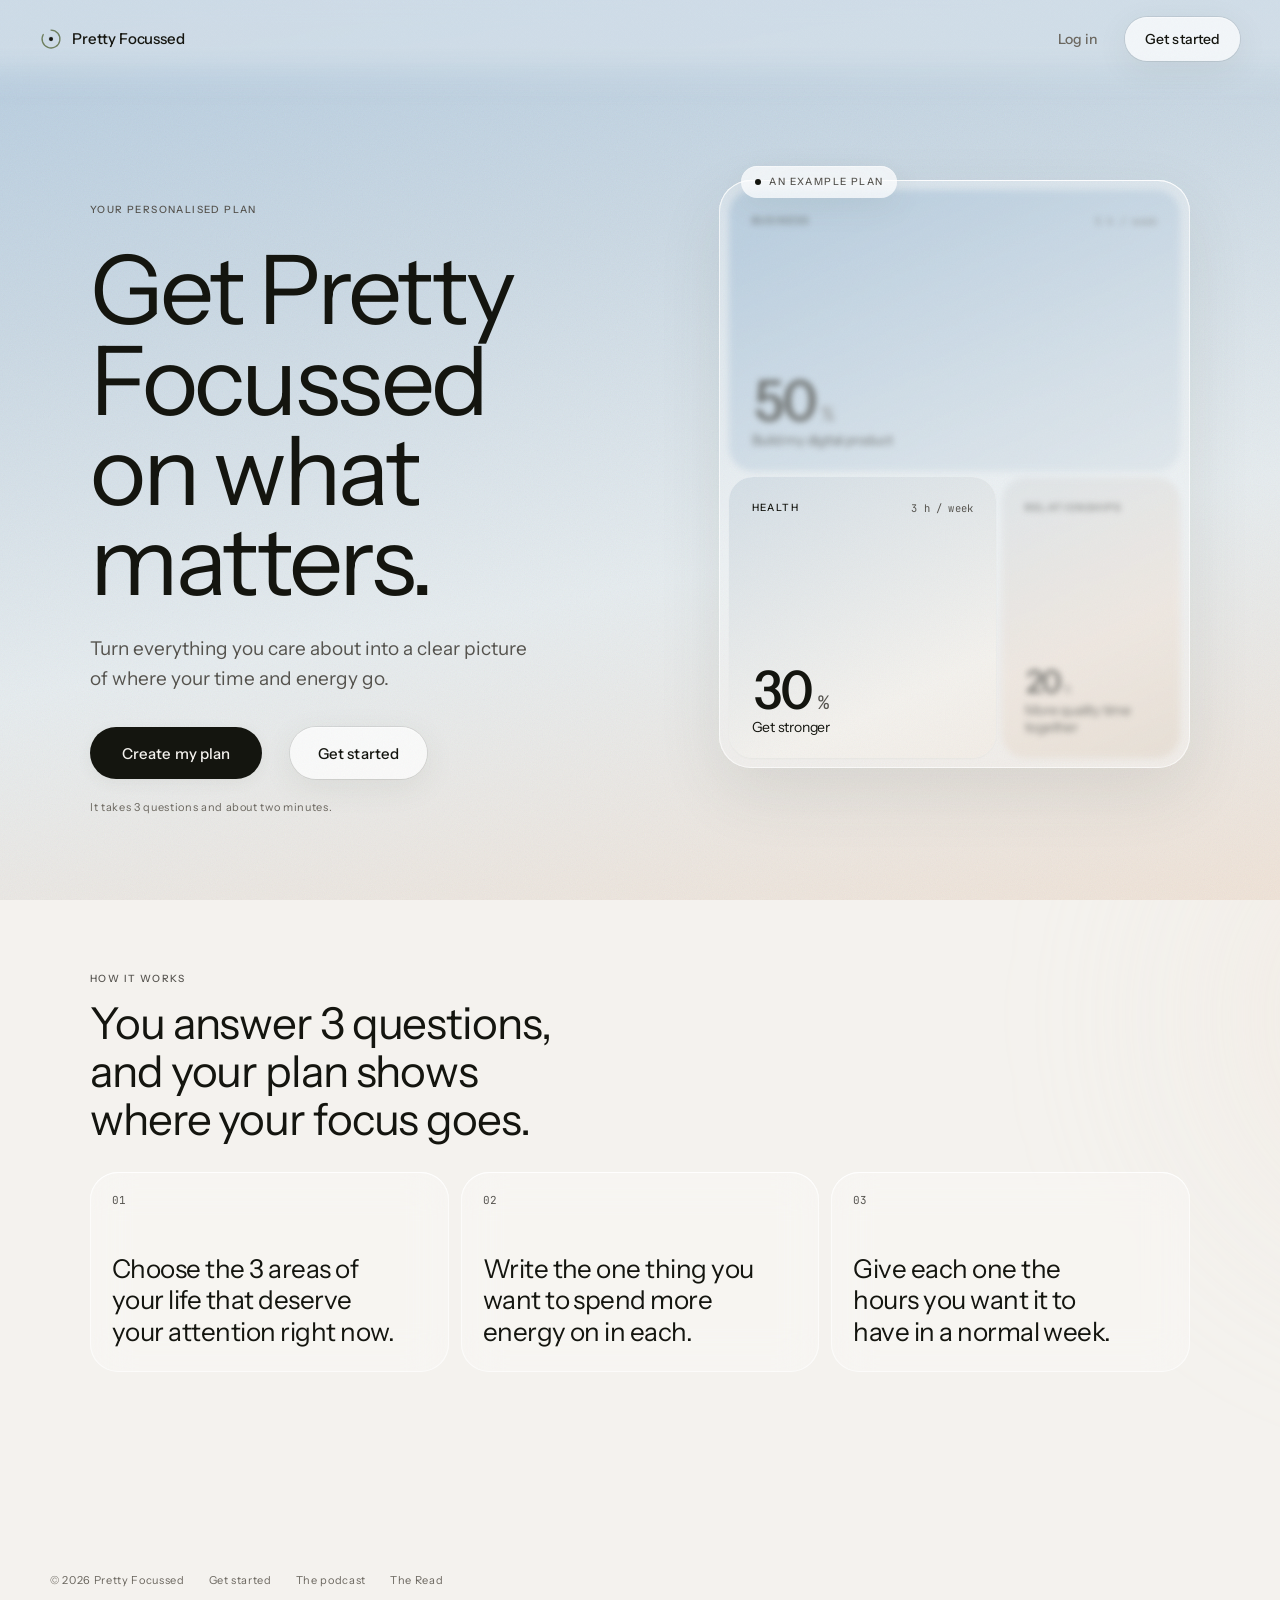
==== commit bb7e5999: "Header: Log in + Get started in plaats van Create account Co-Authored-By: Claude Fable 5 <noreply@an" ====
--- a/index.html
+++ b/index.html
@@ -30,7 +30,8 @@
     </svg>
     <span>Pretty Focussed</span>
   </a>
-  <a class="btn-glass top-cta" href="/founding/" data-signup="header">Create account</a>
+  <a class="top-login" href="/login">Log in</a>
+  <a class="btn-glass top-cta" href="/founding/" data-signup="header">Get started</a>
   <div class="steps">
     <button class="back" type="button" data-back>Back</button>
     <span class="count" data-count aria-live="polite">1 of 3</span>
@@ -54,7 +55,7 @@
         <p class="lede resolve d2">Turn everything you care about into a clear picture of where your time and energy go.</p>
         <div class="hero-act resolve d3">
           <button class="btn" type="button" data-start>Create my plan</button>
-          <a class="btn-glass" href="/founding/" data-signup="hero">Create account</a>
+          <a class="btn-glass" href="/founding/" data-signup="hero">Get started</a>
         </div>
         <p class="caption resolve d3">It takes 3 questions and about two minutes.</p>
       </div>
@@ -80,7 +81,7 @@
 
   <footer class="wrap foot">
     <p class="caption">© 2026 Pretty Focussed</p>
-    <p class="caption"><a href="/founding/" data-signup="footer">Create account</a></p>
+    <p class="caption"><a href="/founding/" data-signup="footer">Get started</a></p>
     <p class="caption"><a href="/podcast.html">The podcast</a></p>
     <p class="caption"><a href="/read/">The Read</a></p>
   </footer>
@@ -309,7 +310,7 @@
 
     <footer class="foot" style="padding-left:0; padding-right:0">
       <p class="caption">© 2026 Pretty Focussed</p>
-      <p class="caption"><a href="/founding/" data-signup="footer">Create account</a></p>
+      <p class="caption"><a href="/founding/" data-signup="footer">Get started</a></p>
       <p class="caption"><a href="/podcast.html">The podcast</a></p>
     </footer>
   </div>
--- a/assets/pf.css
+++ b/assets/pf.css
@@ -174,9 +174,11 @@
 @keyframes arrive{from{opacity:0}to{opacity:1}}
 
 .steps{display:none; align-items:center; gap:12px; margin-left:auto}
-.top-cta{margin-left:auto; min-height:44px; padding:12px 20px; font-size:.875rem}
+.top-login{margin-left:auto; display:inline-flex; align-items:center; min-height:44px; padding:12px 14px; font-size:.875rem; font-weight:500; color:var(--pf-slate-400); text-decoration:none; border-radius:999px; transition:color .2s ease}
+.top-login:hover{color:var(--pf-ink)}
+.top-cta{min-height:44px; padding:12px 20px; font-size:.875rem}
 /* during the 3 questions the corner belongs to her progress */
-body[data-view="areas"] .top-cta,body[data-view="focus"] .top-cta,body[data-view="time"] .top-cta{display:none}
+body[data-view="areas"] .top-cta,body[data-view="focus"] .top-cta,body[data-view="time"] .top-cta,body[data-view="areas"] .top-login,body[data-view="focus"] .top-login,body[data-view="time"] .top-login{display:none}
 body[data-view="areas"] .steps,body[data-view="focus"] .steps,body[data-view="time"] .steps{display:flex}
 .steps .count{font-family:var(--font-mono); font-size:11px; letter-spacing:.02em; color:var(--color-text-muted); font-variant-numeric:tabular-nums}
 .ring{width:30px; height:30px; transform:rotate(-90deg)}
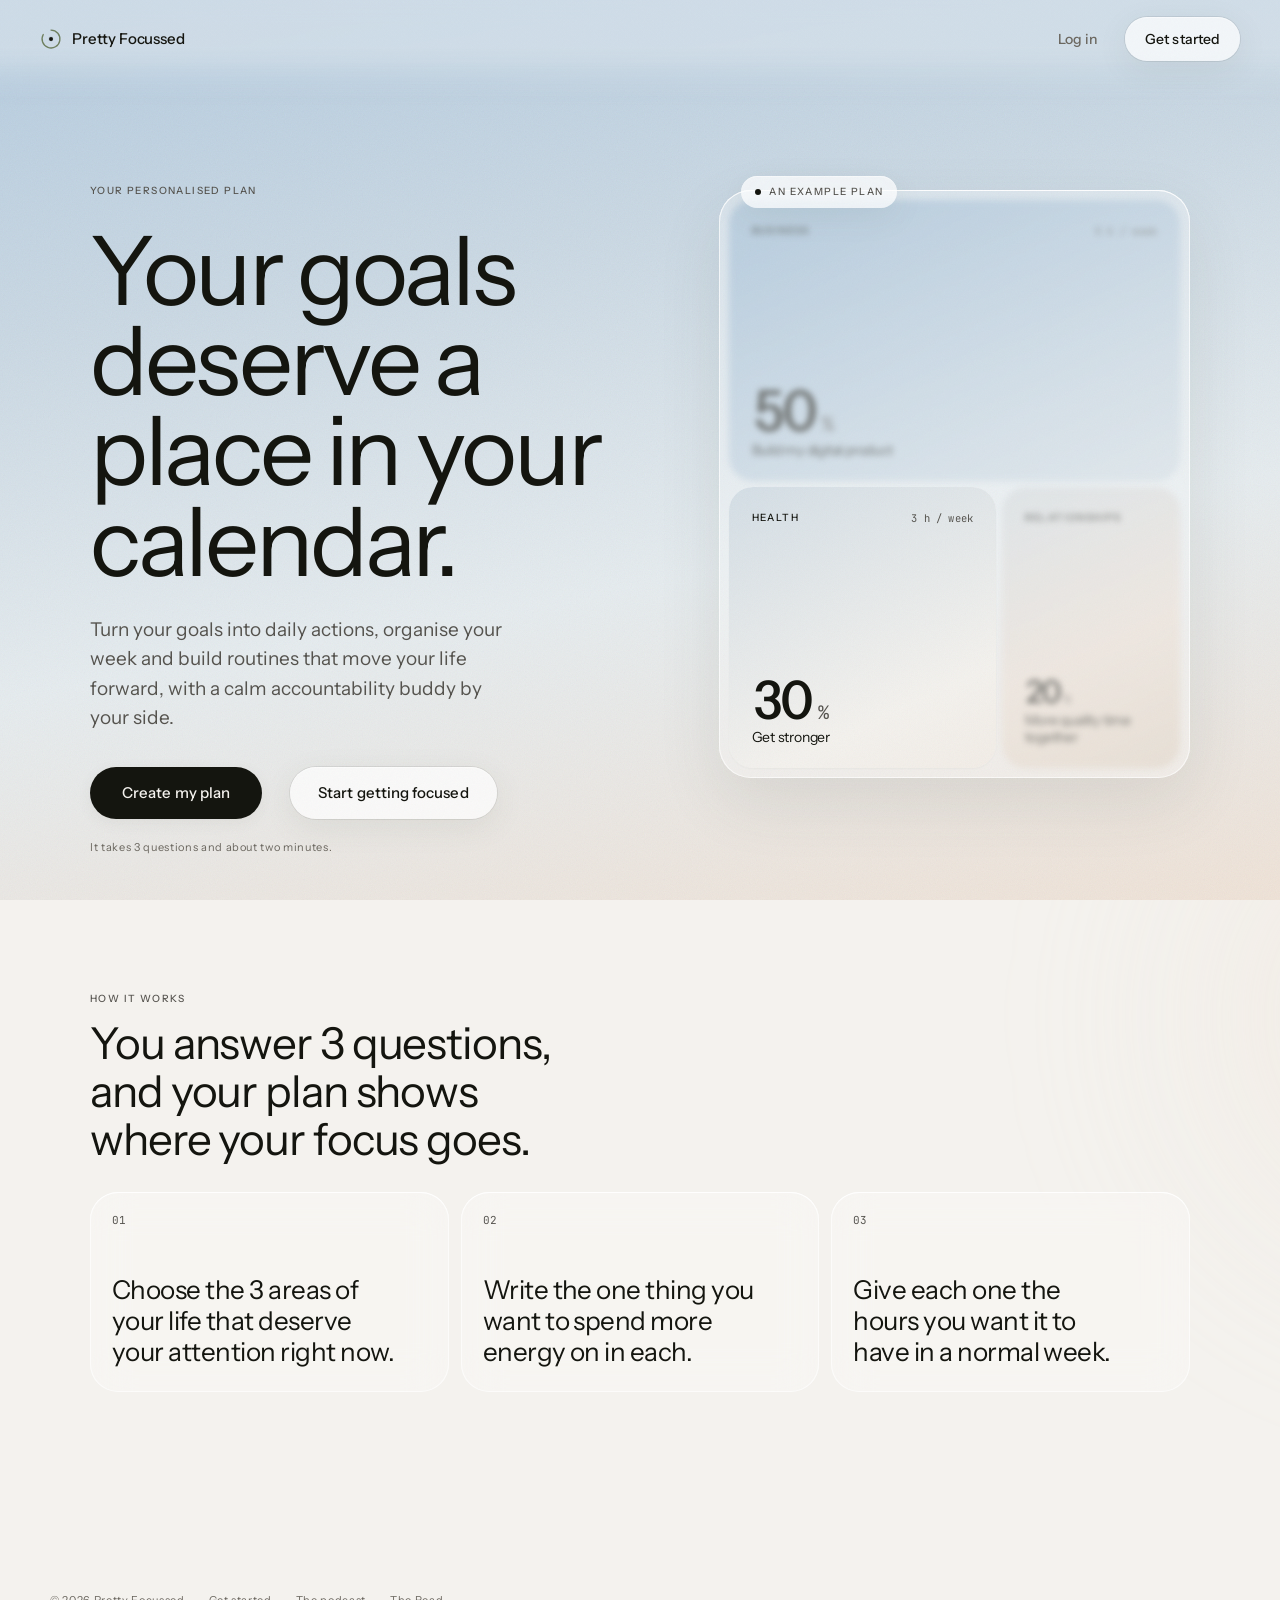
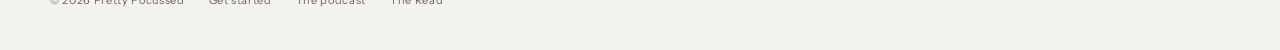
==== commit c22af0ca: "Website hero: calendar-first positionering (doelen, acties, accountability) Co-Authored-By: Claude F" ====
--- a/index.html
+++ b/index.html
@@ -51,11 +51,11 @@
     <div class="wrap hero-grid">
       <div class="hero-copy">
         <p class="overline resolve">Your personalised plan</p>
-        <h1 class="display resolve d1" id="hero-title">Get Pretty Focussed on what matters.</h1>
-        <p class="lede resolve d2">Turn everything you care about into a clear picture of where your time and energy go.</p>
+        <h1 class="display resolve d1" id="hero-title">Your goals deserve a place in your calendar.</h1>
+        <p class="lede resolve d2">Turn your goals into daily actions, organise your week and build routines that move your life forward, with a calm accountability buddy by your side.</p>
         <div class="hero-act resolve d3">
           <button class="btn" type="button" data-start>Create my plan</button>
-          <a class="btn-glass" href="/founding/" data-signup="hero">Get started</a>
+          <a class="btn-glass" href="/founding/" data-signup="hero">Start getting focused</a>
         </div>
         <p class="caption resolve d3">It takes 3 questions and about two minutes.</p>
       </div>
